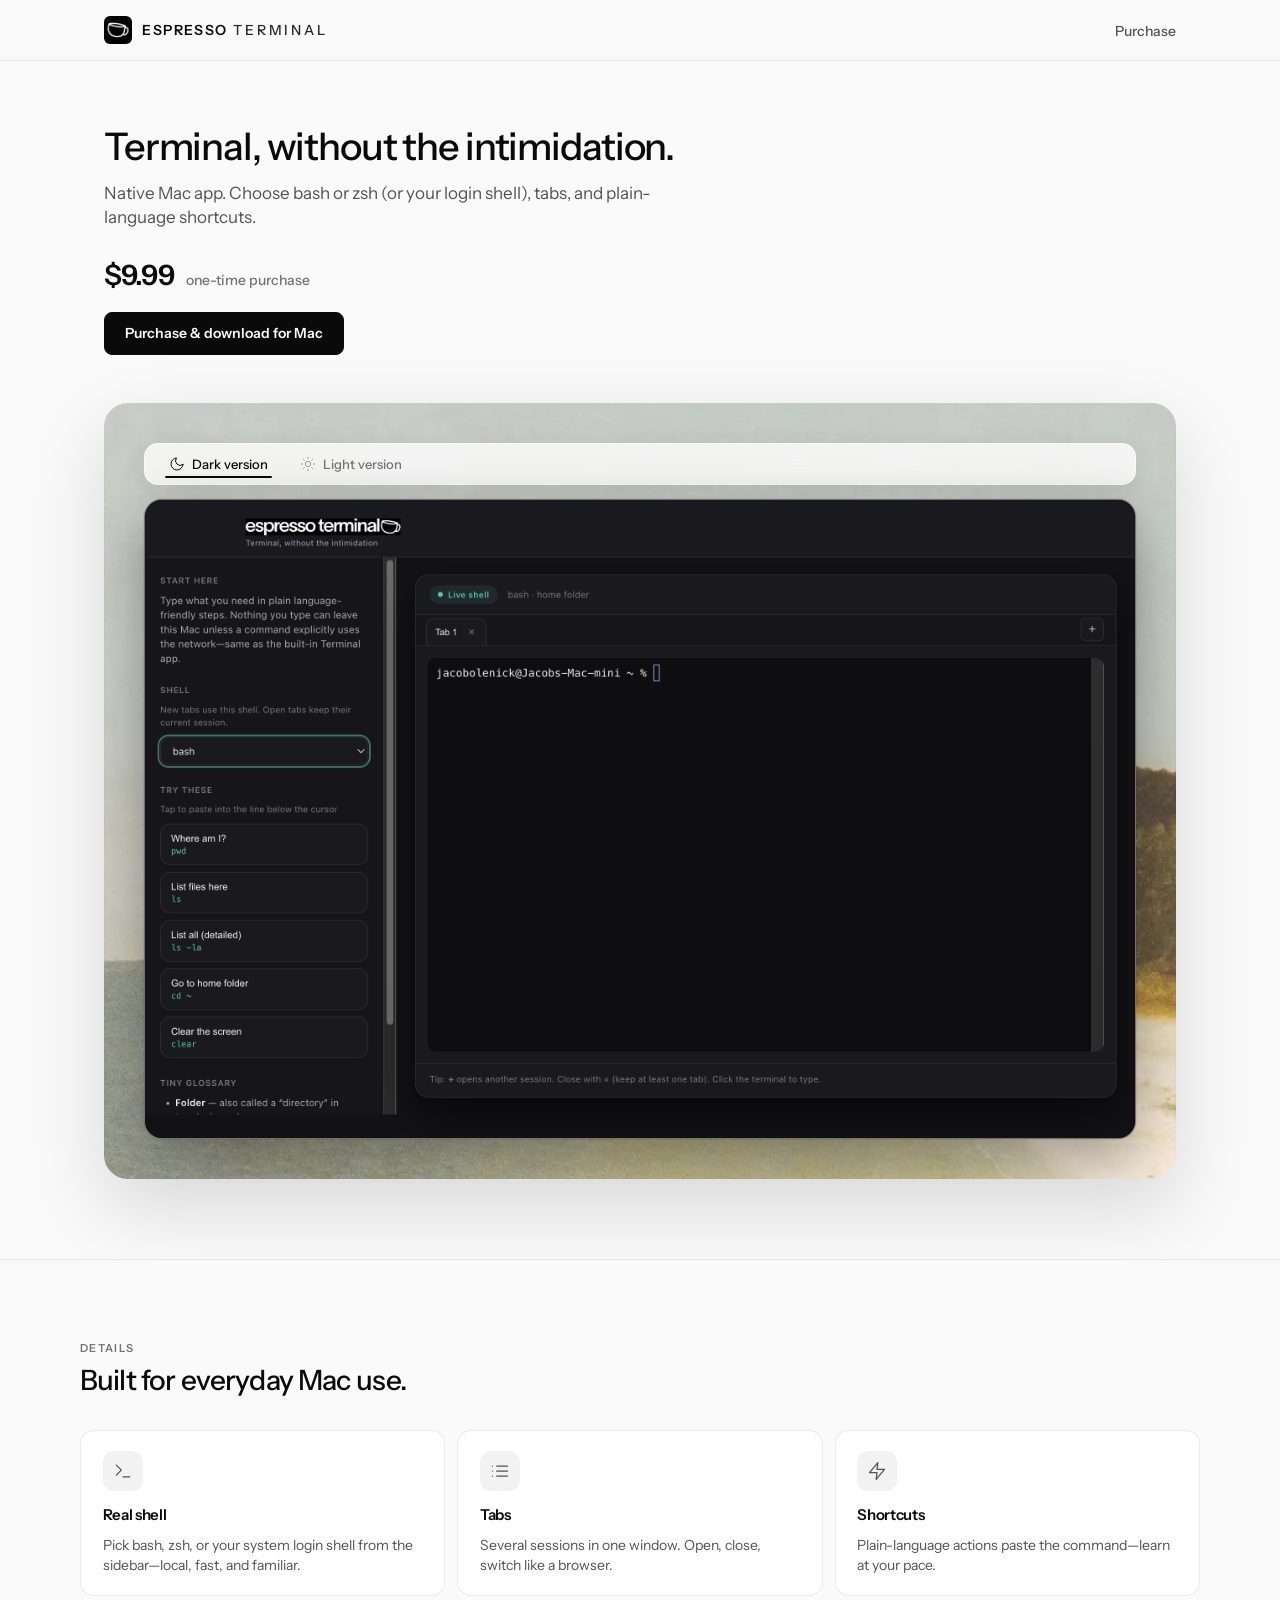
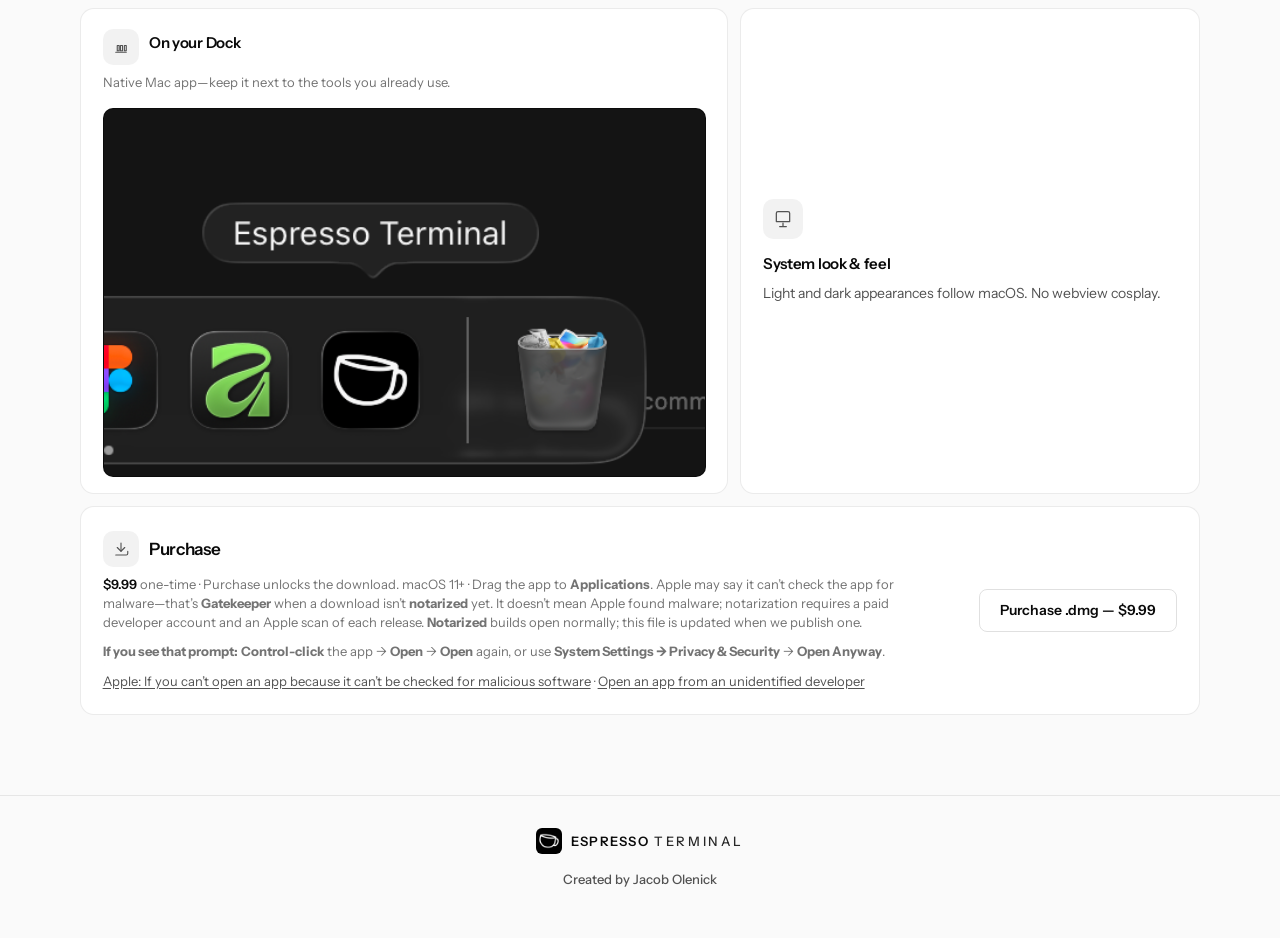
==== index.html @ ecfa4c4f "Stripe Payment Link flow, $9.99 pricing, post-payment download page - Purchase buttons link to buy.s" ====
<!DOCTYPE html>
<html lang="en">
  <head>
    <meta charset="UTF-8" />
    <meta name="viewport" content="width=device-width, initial-scale=1.0" />
    <title>Espresso Terminal — Mac</title>
    <meta
      name="description"
      content="Espresso Terminal for Mac — $9.99. Real shell (bash or zsh), tabs, and plain-language shortcuts—without the intimidation."
    />
    <link rel="preconnect" href="https://fonts.googleapis.com" />
    <link rel="preconnect" href="https://fonts.gstatic.com" crossorigin />
    <link
      href="https://fonts.googleapis.com/css2?family=Instrument+Sans:ital,wght@0,400..700;1,400..700&display=swap"
      rel="stylesheet"
    />
    <link rel="stylesheet" href="site.css" />
    <link rel="icon" href="images/favicon.png" type="image/png" />
  </head>
  <body>
    <a class="skip-link" href="#main">Skip to content</a>

    <header class="site-header">
      <div class="site-header__inner">
        <a class="brand" href="#" aria-label="Espresso Terminal">
          <img
            class="brand__mark"
            src="images/espresso-mark.png"
            width="32"
            height="32"
            alt=""
            decoding="async"
          />
          <span class="wordmark-text">
            <span class="wordmark-text__espresso">Espresso</span>
            <span class="wordmark-text__terminal">Terminal</span>
          </span>
        </a>
        <nav class="site-nav" aria-label="Primary">
          <a href="#download">Purchase</a>
        </nav>
      </div>
    </header>

    <main id="main">
      <section class="hero">
        <div class="hero__intro">
          <h1 class="hero__headline">Terminal, without the intimidation.</h1>
          <p class="hero__sub">
            Native Mac app. Choose bash or zsh (or your login shell), tabs, and
            plain-language shortcuts.
          </p>
          <p class="hero__price" aria-label="Price: 9 dollars 99 cents, one-time purchase">
            <span class="hero__price-amount">$9.99</span>
            <span class="hero__price-note">one-time purchase</span>
          </p>
          <a
            class="btn btn--primary"
            href="https://buy.stripe.com/14AaEW2Avegbc1N8nC6wE01"
            rel="noopener noreferrer"
            >Purchase &amp; download for Mac</a
          >
        </div>

        <div class="hero-visual" id="preview">
          <div class="hero-preview">
            <div
              class="hero-preview__tabs"
              role="tablist"
              aria-label="Interface preview"
            >
              <button
                type="button"
                class="hero-preview__tab"
                role="tab"
                id="tab-dark"
                aria-selected="true"
                aria-controls="panel-dark"
                data-panel="dark"
              >
                <span class="hero-preview__tab-inner">
                  <svg
                    class="icon icon--sm"
                    viewBox="0 0 24 24"
                    aria-hidden="true"
                  >
                    <path
                      fill="none"
                      stroke="currentColor"
                      stroke-width="1.5"
                      stroke-linecap="round"
                      stroke-linejoin="round"
                      d="M21 12.79A9 9 0 1 1 11.21 3 7 7 0 0 0 21 12.79z"
                    />
                  </svg>
                  Dark version
                </span>
              </button>
              <button
                type="button"
                class="hero-preview__tab"
                role="tab"
                id="tab-light"
                aria-selected="false"
                aria-controls="panel-light"
                data-panel="light"
              >
                <span class="hero-preview__tab-inner">
                  <svg
                    class="icon icon--sm"
                    viewBox="0 0 24 24"
                    aria-hidden="true"
                  >
                    <circle
                      cx="12"
                      cy="12"
                      r="4"
                      fill="none"
                      stroke="currentColor"
                      stroke-width="1.5"
                    />
                    <path
                      fill="none"
                      stroke="currentColor"
                      stroke-width="1.5"
                      stroke-linecap="round"
                      d="M12 2v2M12 20v2M4.93 4.93l1.41 1.41M17.66 17.66l1.41 1.41M2 12h2M20 12h2M6.34 17.66l-1.41 1.41M19.07 4.93l-1.41 1.41"
                    />
                  </svg>
                  Light version
                </span>
              </button>
            </div>
            <div class="hero-preview__frame">
              <div
                class="hero-preview__panel"
                id="panel-dark"
                role="tabpanel"
                aria-labelledby="tab-dark"
                data-panel="dark"
              >
                <img
                  class="hero-preview__img"
                  src="images/hero-dark.png"
                  width="2360"
                  height="1520"
                  alt="Espresso Terminal in dark mode, with shell picker in the sidebar."
                />
              </div>
              <div
                class="hero-preview__panel hero-preview__panel--hidden"
                id="panel-light"
                role="tabpanel"
                aria-labelledby="tab-light"
                data-panel="light"
                hidden
              >
                <img
                  class="hero-preview__img"
                  src="images/hero-light.png"
                  width="2360"
                  height="1520"
                  alt="Espresso Terminal in light mode, with shell picker in the sidebar."
                />
              </div>
            </div>
          </div>
        </div>
      </section>

      <section class="bento" aria-labelledby="bento-heading">
        <div class="bento__intro">
          <p class="bento__eyebrow">Details</p>
          <h2 id="bento-heading" class="bento__title">
            Built for everyday Mac use.
          </h2>
        </div>
        <div class="bento__grid">
          <article class="bento__card bento__card--span-4">
            <div class="bento__card-icon" aria-hidden="true">
              <svg class="icon" viewBox="0 0 24 24">
                <path
                  fill="none"
                  stroke="currentColor"
                  stroke-width="1.5"
                  stroke-linecap="round"
                  stroke-linejoin="round"
                  d="M4 17l6-6-6-6M12 19h8"
                />
              </svg>
            </div>
            <h3 class="bento__card-title">Real shell</h3>
            <p class="bento__card-text">
              Pick bash, zsh, or your system login shell from the sidebar—local,
              fast, and familiar.
            </p>
          </article>
          <article class="bento__card bento__card--span-4">
            <div class="bento__card-icon" aria-hidden="true">
              <svg class="icon" viewBox="0 0 24 24">
                <path
                  fill="none"
                  stroke="currentColor"
                  stroke-width="1.5"
                  stroke-linecap="round"
                  stroke-linejoin="round"
                  d="M8 6h13M8 12h13M8 18h13M3 6h.01M3 12h.01M3 18h.01"
                />
              </svg>
            </div>
            <h3 class="bento__card-title">Tabs</h3>
            <p class="bento__card-text">
              Several sessions in one window. Open, close, switch like a
              browser.
            </p>
          </article>
          <article class="bento__card bento__card--span-4">
            <div class="bento__card-icon" aria-hidden="true">
              <svg class="icon" viewBox="0 0 24 24">
                <path
                  fill="none"
                  stroke="currentColor"
                  stroke-width="1.5"
                  stroke-linecap="round"
                  stroke-linejoin="round"
                  d="M13 2L3 14h9l-1 8 10-12h-9l1-8z"
                />
              </svg>
            </div>
            <h3 class="bento__card-title">Shortcuts</h3>
            <p class="bento__card-text">
              Plain-language actions paste the command—learn at your pace.
            </p>
          </article>
          <article class="bento__card bento__card--dock bento__card--span-7">
            <div class="bento__dock-copy">
              <div class="bento__dock-heading">
                <div class="bento__card-icon bento__card-icon--sm" aria-hidden="true">
                  <svg class="icon" viewBox="0 0 24 24">
                    <path
                      fill="none"
                      stroke="currentColor"
                      stroke-width="1.5"
                      stroke-linecap="round"
                      stroke-linejoin="round"
                      d="M5 19h14M7 10h2.5v7H7zM11.25 10H14v7h-2.75zM16.5 10H19v7h-2.5z"
                    />
                  </svg>
                </div>
                <h3 class="bento__card-title bento__card-title--dock">On your Dock</h3>
              </div>
              <p class="bento__card-text bento__card-text--dim">
                Native Mac app—keep it next to the tools you already use.
              </p>
            </div>
            <div class="bento__dock-frame">
              <img
                class="bento__dock-img"
                src="images/bento-dock.png"
                width="514"
                height="314"
                alt="Espresso Terminal in the macOS Dock, next to Arc and Trash."
              />
            </div>
          </article>
          <article class="bento__card bento__card--span-5 bento__card--accent">
            <div class="bento__card-icon" aria-hidden="true">
              <svg class="icon" viewBox="0 0 24 24">
                <path
                  fill="none"
                  stroke="currentColor"
                  stroke-width="1.5"
                  stroke-linecap="round"
                  stroke-linejoin="round"
                  d="M8 21h8M12 17v4M4 5a2 2 0 0 1 2-2h12a2 2 0 0 1 2 2v10H4V5z"
                />
              </svg>
            </div>
            <h3 class="bento__card-title">System look &amp; feel</h3>
            <p class="bento__card-text">
              Light and dark appearances follow macOS. No webview cosplay.
            </p>
          </article>
          <article class="bento__card bento__card--span-12 bento__card--cta" id="download">
            <div class="bento__cta-inner">
              <div class="bento__cta-copy">
                <div class="bento__cta-heading">
                  <div class="bento__card-icon bento__card-icon--sm" aria-hidden="true">
                    <svg class="icon" viewBox="0 0 24 24">
                      <path
                        fill="none"
                        stroke="currentColor"
                        stroke-width="1.5"
                        stroke-linecap="round"
                        stroke-linejoin="round"
                        d="M12 4v11"
                      />
                      <path
                        fill="none"
                        stroke="currentColor"
                        stroke-width="1.5"
                        stroke-linecap="round"
                        stroke-linejoin="round"
                        d="m7 10 5 5 5-5"
                      />
                      <path
                        fill="none"
                        stroke="currentColor"
                        stroke-width="1.5"
                        stroke-linecap="round"
                        stroke-linejoin="round"
                        d="M5 20h14a2 2 0 0 0 2-2v-3"
                      />
                    </svg>
                  </div>
                  <h3 class="bento__card-title bento__cta-title">Purchase</h3>
                </div>
                <p class="bento__card-text bento__card-text--dim">
                  <strong class="bento__price-tag">$9.99</strong> one-time · Purchase
                  unlocks the download. macOS 11+ · Drag the app to
                  <strong>Applications</strong>.
                  Apple may say it can’t check the app for malware—that’s
                  <strong>Gatekeeper</strong> when a download isn’t
                  <strong>notarized</strong> yet. It doesn’t mean Apple found
                  malware; notarization requires a paid developer account and an
                  Apple scan of each release. <strong>Notarized</strong> builds
                  open normally; this file is updated when we publish one.
                </p>
                <p class="bento__card-text bento__card-text--dim">
                  <strong>If you see that prompt:</strong>
                  <strong>Control-click</strong> the app → <strong>Open</strong>
                  → <strong>Open</strong> again, or use
                  <strong>System Settings → Privacy &amp; Security</strong> →
                  <strong>Open Anyway</strong>.
                </p>
                <p class="bento__card-text bento__card-text--dim bento__card-text--link">
                  <a
                    class="bento__inline-link"
                    href="https://support.apple.com/102445"
                    target="_blank"
                    rel="noopener noreferrer"
                    >Apple: If you can’t open an app because it can’t be checked
                    for malicious software</a
                  >
                  ·
                  <a
                    class="bento__inline-link"
                    href="https://support.apple.com/guide/mac-help/open-a-mac-app-from-an-unknown-developer-mchlp4910064/mac"
                    target="_blank"
                    rel="noopener noreferrer"
                    >Open an app from an unidentified developer</a
                  >
                </p>
              </div>
              <a
                class="btn btn--secondary bento__cta-btn"
                href="https://buy.stripe.com/14AaEW2Avegbc1N8nC6wE01"
                rel="noopener noreferrer"
                >Purchase .dmg — $9.99</a
              >
            </div>
          </article>
        </div>
      </section>
    </main>

    <footer class="site-footer">
      <div class="site-footer__inner">
        <div class="site-footer__brand" aria-hidden="true">
          <img
            class="brand__mark brand__mark--footer"
            src="images/espresso-mark.png"
            width="32"
            height="32"
            alt=""
            decoding="async"
          />
          <span class="wordmark-text wordmark-text--footer">
            <span class="wordmark-text__espresso">Espresso</span>
            <span class="wordmark-text__terminal">Terminal</span>
          </span>
        </div>
        <p class="site-footer__credit">
          <a
            class="site-footer__credit-link"
            href="https://www.linkedin.com/in/jacobmolenick"
            target="_blank"
            rel="noopener noreferrer"
            >Created by Jacob Olenick</a
          >
        </p>
      </div>
    </footer>

    <script>
      (function () {
        var tabs = document.querySelectorAll('.hero-preview__tab');
        var panels = document.querySelectorAll('.hero-preview__panel');
        tabs.forEach(function (tab) {
          tab.addEventListener('click', function () {
            var id = tab.getAttribute('data-panel');
            tabs.forEach(function (t) {
              var on = t === tab;
              t.setAttribute('aria-selected', on ? 'true' : 'false');
            });
            panels.forEach(function (p) {
              var match = p.getAttribute('data-panel') === id;
              p.classList.toggle('hero-preview__panel--hidden', !match);
              p.hidden = !match;
            });
          });
        });
      })();
    </script>
  </body>
</html>
---- site.css ----
/* Espresso Terminal — minimal / premium (Instrument Sans) */

:root {
  --bg: #fafafa;
  --surface: #ffffff;
  --text: #0a0a0a;
  --text-dim: #525252;
  --text-muted: #737373;
  --line: rgba(0, 0, 0, 0.08);
  --line-strong: rgba(0, 0, 0, 0.12);

  --font: 'Instrument Sans', system-ui, -apple-system, sans-serif;
}

@media (prefers-color-scheme: dark) {
  :root {
    --bg: #0a0a0a;
    --surface: #141414;
    --text: #fafafa;
    --text-dim: #a3a3a3;
    --text-muted: #737373;
    --line: rgba(255, 255, 255, 0.1);
    --line-strong: rgba(255, 255, 255, 0.14);
  }
}

*,
*::before,
*::after {
  box-sizing: border-box;
}

html {
  scroll-behavior: smooth;
}

body {
  margin: 0;
  font-family: var(--font);
  font-size: 1rem;
  line-height: 1.5;
  color: var(--text);
  background: var(--bg);
  -webkit-font-smoothing: antialiased;
}

.skip-link {
  position: absolute;
  left: -999px;
  top: 0;
  padding: 0.5rem 1rem;
  background: var(--surface);
  color: var(--text);
  z-index: 100;
}

.skip-link:focus {
  left: 1rem;
  top: 1rem;
}

/* Header */
.site-header {
  position: sticky;
  top: 0;
  z-index: 30;
  border-bottom: 1px solid var(--line);
  /* Solid fill avoids Safari bugs when the logo uses filter (invert) in dark mode */
  background: var(--bg);
}

.site-header__inner {
  max-width: 1120px;
  margin: 0 auto;
  padding: 1rem 1.5rem;
  display: flex;
  align-items: center;
  justify-content: space-between;
}

.brand {
  display: inline-flex;
  align-items: center;
  gap: 0.65rem;
  text-decoration: none;
  color: inherit;
  isolation: isolate;
}

.brand__mark {
  display: block;
  width: 28px;
  height: 28px;
  border-radius: 6px;
  object-fit: cover;
  flex-shrink: 0;
}

.brand__mark--footer {
  width: 26px;
  height: 26px;
}

/* Text lockup beside cup mark */
.wordmark-text {
  display: inline-flex;
  align-items: baseline;
  flex-wrap: wrap;
  gap: 0;
  font-family: var(--font);
  font-size: clamp(0.75rem, 2.2vw, 0.875rem);
  line-height: 1;
  color: var(--text);
  text-transform: uppercase;
  letter-spacing: 0.12em;
  white-space: nowrap;
}

.wordmark-text__espresso {
  font-weight: 600;
  letter-spacing: 0.1em;
}

.wordmark-text__terminal {
  margin-left: 0.4em;
  font-weight: 500;
  letter-spacing: 0.2em;
  opacity: 0.88;
}

.wordmark-text--footer {
  font-size: clamp(0.6875rem, 2vw, 0.8125rem);
}

.site-footer__brand {
  display: inline-flex;
  align-items: center;
  justify-content: center;
  gap: 0.55rem;
}

.site-nav a {
  font-size: 0.875rem;
  font-weight: 500;
  color: var(--text-dim);
  text-decoration: none;
}

.site-nav a:hover {
  color: var(--text);
}

/* Hero */
.hero {
  max-width: 1120px;
  margin: 0 auto;
  padding: clamp(2.5rem, 6vw, 4rem) 1.5rem clamp(3rem, 8vw, 5rem);
}

.hero__intro {
  max-width: 36rem;
  margin-bottom: clamp(2rem, 5vw, 3rem);
}

.hero__headline {
  margin: 0 0 0.75rem;
  font-size: clamp(1.75rem, 4vw, 2.375rem);
  font-weight: 500;
  line-height: 1.15;
  letter-spacing: -0.03em;
}

.hero__sub {
  margin: 0 0 1.5rem;
  font-size: 1.0625rem;
  color: var(--text-dim);
  line-height: 1.45;
}

.hero__price {
  margin: 0 0 1rem;
  display: flex;
  flex-wrap: wrap;
  align-items: baseline;
  gap: 0.5rem 0.75rem;
}

.hero__price-amount {
  font-size: 1.75rem;
  font-weight: 600;
  letter-spacing: -0.03em;
  color: var(--text);
}

.hero__price-note {
  font-size: 0.875rem;
  font-weight: 500;
  color: var(--text-muted);
}

.bento__price-tag {
  font-weight: 600;
  color: var(--text);
}

.btn {
  display: inline-flex;
  align-items: center;
  justify-content: center;
  padding: 0.625rem 1.25rem;
  border-radius: 8px;
  font-family: var(--font);
  font-size: 0.875rem;
  font-weight: 600;
  text-decoration: none;
  border: 1px solid transparent;
  cursor: pointer;
  transition: opacity 0.15s ease, background 0.15s ease, border-color 0.15s ease;
}

.btn--primary {
  background: var(--text);
  color: var(--bg);
  border-color: var(--text);
}

.btn--primary:hover {
  opacity: 0.88;
}

@media (prefers-color-scheme: dark) {
  .btn--primary {
    background: var(--text);
    color: #0a0a0a;
    border-color: var(--text);
  }
}

.btn--secondary {
  background: transparent;
  color: var(--text);
  border-color: var(--line-strong);
}

.btn--secondary:hover {
  background: color-mix(in srgb, var(--text) 4%, transparent);
}

button.btn {
  font: inherit;
  cursor: pointer;
}

button.btn:disabled {
  opacity: 0.65;
  cursor: wait;
}

/* Hero: landscape background + rounded app screenshot overlay */
.hero-visual {
  border-radius: 24px;
  padding: clamp(1.25rem, 3.5vw, 2.5rem);
  background-color: #c8c4bc;
  background-image: url('images/hero-landscape-bg.png');
  background-size: cover;
  background-position: center;
  box-shadow: 0 28px 80px rgba(0, 0, 0, 0.14);
  overflow: hidden;
}

@media (prefers-color-scheme: dark) {
  .hero-visual {
    box-shadow: 0 28px 90px rgba(0, 0, 0, 0.45);
  }
}

.hero-preview {
  border: none;
  background: transparent;
  overflow: visible;
  box-shadow: none;
  border-radius: 0;
}

.icon {
  display: block;
  width: 22px;
  height: 22px;
  color: inherit;
}

.icon--sm {
  width: 16px;
  height: 16px;
}

.hero-preview__tabs {
  display: flex;
  gap: 0;
  padding: 0 0.5rem;
  margin-bottom: 0.875rem;
  border: 1px solid rgba(255, 255, 255, 0.45);
  border-radius: 14px;
  background: rgba(255, 255, 255, 0.78);
  backdrop-filter: blur(14px);
  -webkit-backdrop-filter: blur(14px);
  box-shadow: 0 4px 24px rgba(0, 0, 0, 0.08);
}

@media (prefers-color-scheme: dark) {
  .hero-preview__tabs {
    border-color: rgba(255, 255, 255, 0.12);
    background: rgba(22, 22, 24, 0.62);
    box-shadow: 0 4px 28px rgba(0, 0, 0, 0.35);
  }
}

.hero-preview__tab {
  position: relative;
  display: inline-flex;
  align-items: center;
  padding: 0.75rem 1rem;
  margin: 0;
  border: none;
  background: none;
  font-family: var(--font);
  font-size: 0.8125rem;
  font-weight: 500;
  color: var(--text-muted);
  cursor: pointer;
  transition: color 0.12s ease;
}

.hero-preview__tab-inner {
  display: inline-flex;
  align-items: center;
  gap: 0.45rem;
}

.hero-preview__tab .icon {
  opacity: 0.65;
  flex-shrink: 0;
  transition: opacity 0.12s ease;
}

.hero-preview__tab:hover .icon,
.hero-preview__tab[aria-selected='true'] .icon {
  opacity: 1;
}

.hero-preview__tab:hover {
  color: var(--text-dim);
}

.hero-preview__tab[aria-selected='true'] {
  color: var(--text);
}

.hero-preview__tab[aria-selected='true']::after {
  content: '';
  position: absolute;
  left: 0.75rem;
  right: 0.75rem;
  bottom: 0.35rem;
  height: 2px;
  background: var(--text);
  border-radius: 1px;
}

.hero-preview__frame {
  position: relative;
  line-height: 0;
  background: #141416;
  border-radius: 18px;
  overflow: hidden;
  border: 1px solid rgba(255, 255, 255, 0.4);
  box-shadow:
    0 20px 56px rgba(0, 0, 0, 0.35),
    0 0 0 1px rgba(0, 0, 0, 0.06);
}

@media (prefers-color-scheme: dark) {
  .hero-preview__frame {
    border-color: rgba(255, 255, 255, 0.14);
    box-shadow:
      0 24px 64px rgba(0, 0, 0, 0.55),
      0 0 0 1px rgba(0, 0, 0, 0.2);
  }
}

.hero-preview__panel {
  margin: 0;
}

.hero-preview__panel--hidden {
  display: none;
}

.hero-preview__img {
  display: block;
  width: 100%;
  height: auto;
  vertical-align: middle;
  border-radius: inherit;
}

/* Bento */
.bento {
  padding: clamp(3rem, 7vw, 5rem) 1.5rem clamp(3rem, 8vw, 5rem);
  border-top: 1px solid var(--line);
  background: var(--bg);
}

.bento__intro {
  max-width: 1120px;
  margin: 0 auto 2rem;
}

.bento__eyebrow {
  margin: 0 0 0.5rem;
  font-size: 0.6875rem;
  font-weight: 600;
  letter-spacing: 0.12em;
  text-transform: uppercase;
  color: var(--text-muted);
}

.bento__title {
  margin: 0;
  font-size: clamp(1.375rem, 3vw, 1.75rem);
  font-weight: 500;
  letter-spacing: -0.03em;
  line-height: 1.2;
  color: var(--text);
}

.bento__grid {
  max-width: 1120px;
  margin: 0 auto;
  display: grid;
  grid-template-columns: repeat(12, 1fr);
  gap: 12px;
}

.bento__card {
  grid-column: 1 / -1;
  margin: 0;
  padding: 1.25rem 1.35rem;
  border-radius: 14px;
  border: 1px solid var(--line);
  background: var(--surface);
}

.bento__card-icon {
  display: flex;
  align-items: center;
  justify-content: center;
  width: 40px;
  height: 40px;
  margin-bottom: 0.85rem;
  border-radius: 10px;
  background: color-mix(in srgb, var(--text) 5%, transparent);
  color: var(--text-dim);
}

.bento__card-icon .icon {
  width: 20px;
  height: 20px;
}

.bento__card-icon--sm {
  width: 36px;
  height: 36px;
  margin-bottom: 0;
  flex-shrink: 0;
}

.bento__card-icon--sm .icon {
  width: 18px;
  height: 18px;
}

.bento__dock-heading,
.bento__cta-heading {
  display: flex;
  align-items: center;
  gap: 0.65rem;
  margin-bottom: 0.5rem;
}

.bento__card-title--dock {
  margin-bottom: 0;
}

.bento__cta-heading .bento__cta-title {
  margin-bottom: 0;
}

.bento__card-title {
  margin: 0 0 0.5rem;
  font-size: 0.9375rem;
  font-weight: 600;
  letter-spacing: -0.02em;
  color: var(--text);
}

.bento__dock-heading + .bento__card-text,
.bento__cta-heading + .bento__card-text {
  margin-top: 0;
}

.bento__cta-copy .bento__card-text + .bento__card-text {
  margin-top: 0.65rem;
}

.bento__card-text {
  margin: 0;
  font-size: 0.875rem;
  line-height: 1.45;
  color: var(--text-dim);
}

.bento__card-text--dim {
  color: var(--text-muted);
  font-size: 0.8125rem;
}

@media (min-width: 768px) {
  .bento__card--span-4 {
    grid-column: span 4;
  }

  .bento__card--span-5 {
    grid-column: span 5;
  }

  .bento__card--span-7 {
    grid-column: span 7;
  }

  .bento__card--span-12 {
    grid-column: span 12;
  }
}

.bento__card--accent {
  display: flex;
  flex-direction: column;
  justify-content: center;
  min-height: 100%;
}

.bento__card--dock {
  display: flex;
  flex-direction: column;
  gap: 1rem;
  padding-bottom: 1rem;
}

.bento__dock-frame {
  border-radius: 10px;
  overflow: hidden;
  border: 1px solid var(--line-strong);
  background: #0d0d0d;
  line-height: 0;
}

.bento__dock-img {
  display: block;
  width: 100%;
  height: auto;
  vertical-align: middle;
}

.bento__card--cta {
  padding: 1.5rem 1.35rem;
}

.bento__cta-inner {
  display: flex;
  flex-direction: column;
  gap: 1.25rem;
  align-items: flex-start;
}

@media (min-width: 640px) {
  .bento__cta-inner {
    flex-direction: row;
    align-items: center;
    justify-content: space-between;
    gap: 2rem;
  }

  .bento__cta-copy {
    flex: 1;
    min-width: 0;
  }
}

.bento__cta-title {
  margin: 0;
  font-size: 1.0625rem;
}

.bento__cta-btn {
  flex-shrink: 0;
}

.bento__card-text--link {
  margin-top: 0.65rem;
}

.bento__inline-link {
  color: var(--text-dim);
  text-decoration: underline;
  text-underline-offset: 2px;
}

.bento__inline-link:hover {
  color: var(--text);
}

/* Footer */
.site-footer {
  padding: 2rem 1.5rem 3rem;
  border-top: 1px solid var(--line);
}

.site-footer__inner {
  max-width: 1120px;
  margin: 0 auto;
  display: flex;
  flex-direction: column;
  align-items: center;
  gap: 1rem;
  text-align: center;
}

.site-footer__credit {
  margin: 0;
  font-size: 0.8125rem;
  font-weight: 500;
  color: var(--text-muted);
}

.site-footer__credit-link {
  color: var(--text-dim);
  text-decoration: none;
}

.site-footer__credit-link:hover {
  color: var(--text);
  text-decoration: underline;
}

/* Post-checkout download page */
.download-main {
  max-width: 1120px;
  margin: 0 auto;
  padding: clamp(3rem, 8vw, 5rem) 1.5rem;
}

.download-card {
  max-width: 28rem;
  padding: 2rem 1.5rem;
  border-radius: 16px;
  border: 1px solid var(--line);
  background: var(--surface);
}

.download-title {
  margin: 0 0 1rem;
  font-size: 1.5rem;
  font-weight: 500;
  letter-spacing: -0.03em;
}

.download-status {
  margin: 0 0 1rem;
  color: var(--text-dim);
  font-size: 0.9375rem;
  line-height: 1.45;
}

.download-error {
  margin: 0 0 1rem;
  color: #b45309;
  font-size: 0.875rem;
  line-height: 1.45;
}

@media (prefers-color-scheme: dark) {
  .download-error {
    color: #fbbf24;
  }
}

.download-btn {
  margin-bottom: 1.25rem;
}

.download-foot {
  margin: 0;
  font-size: 0.875rem;
}
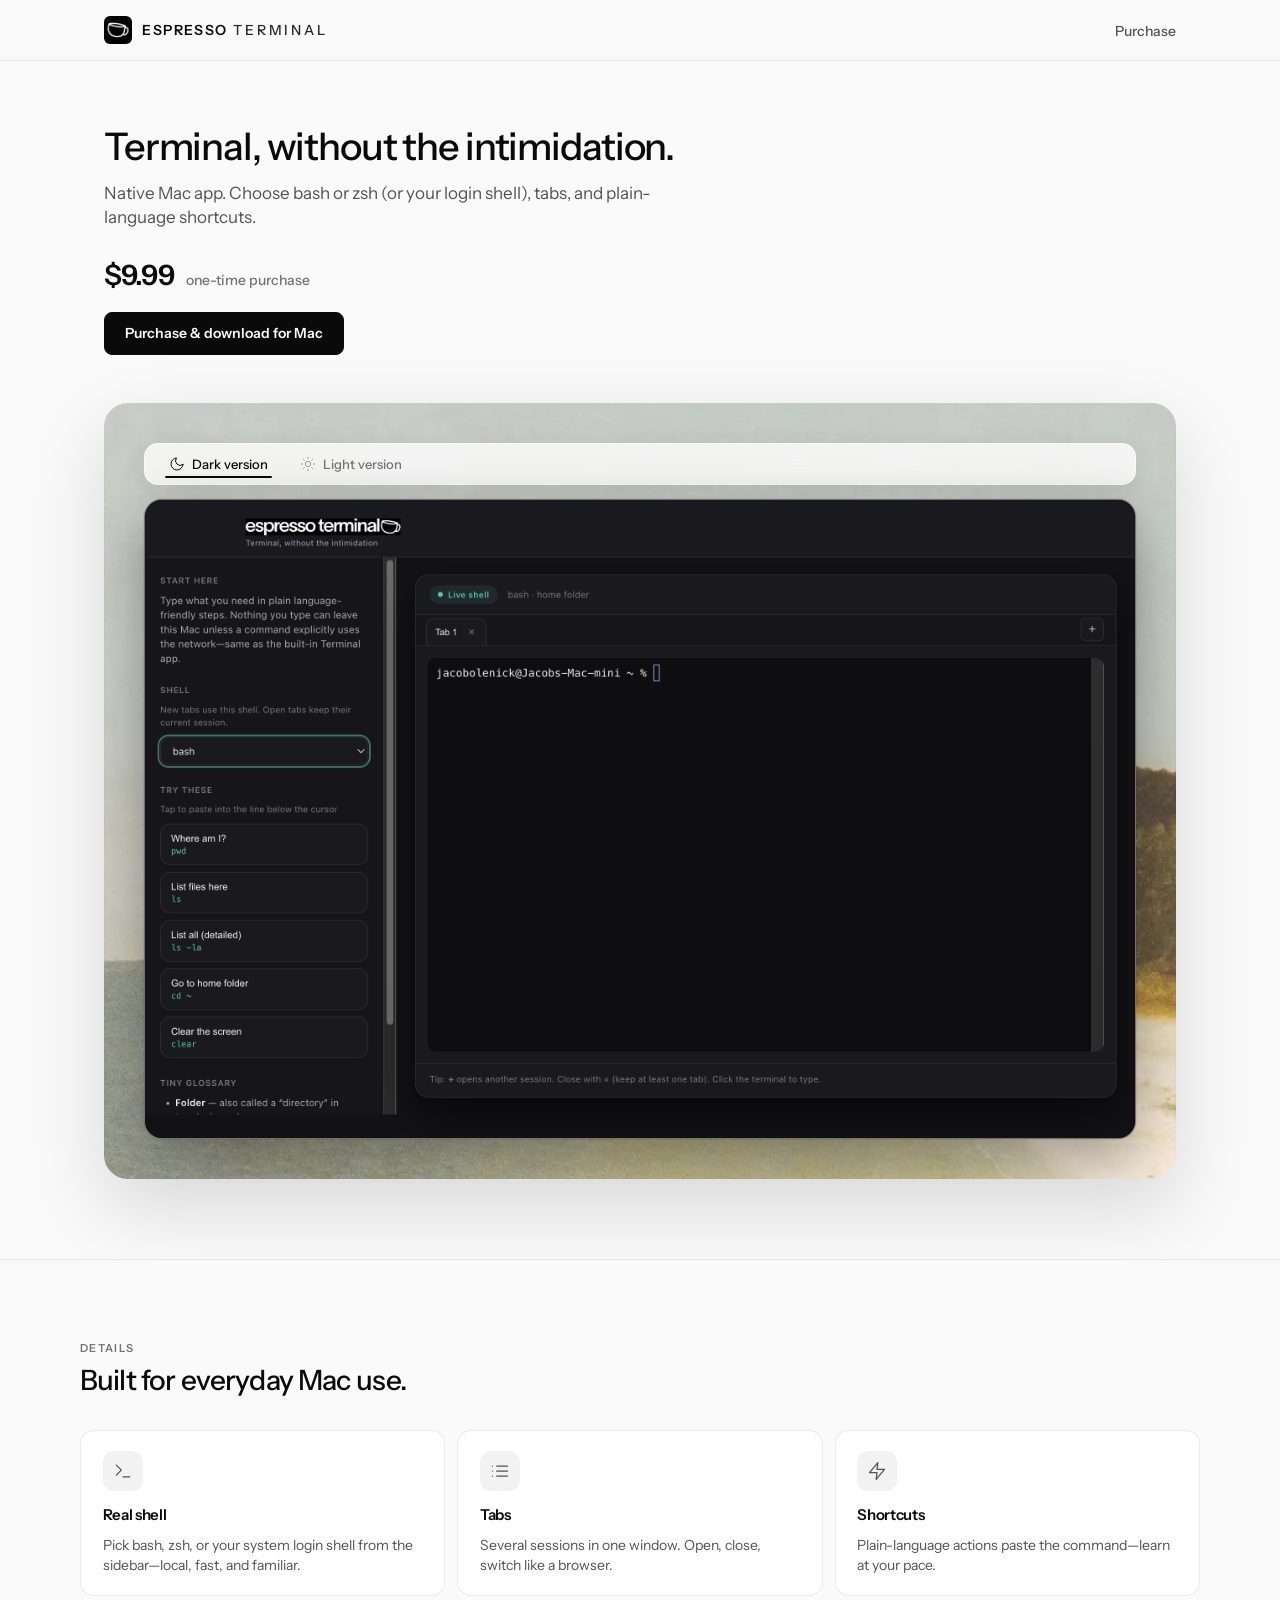
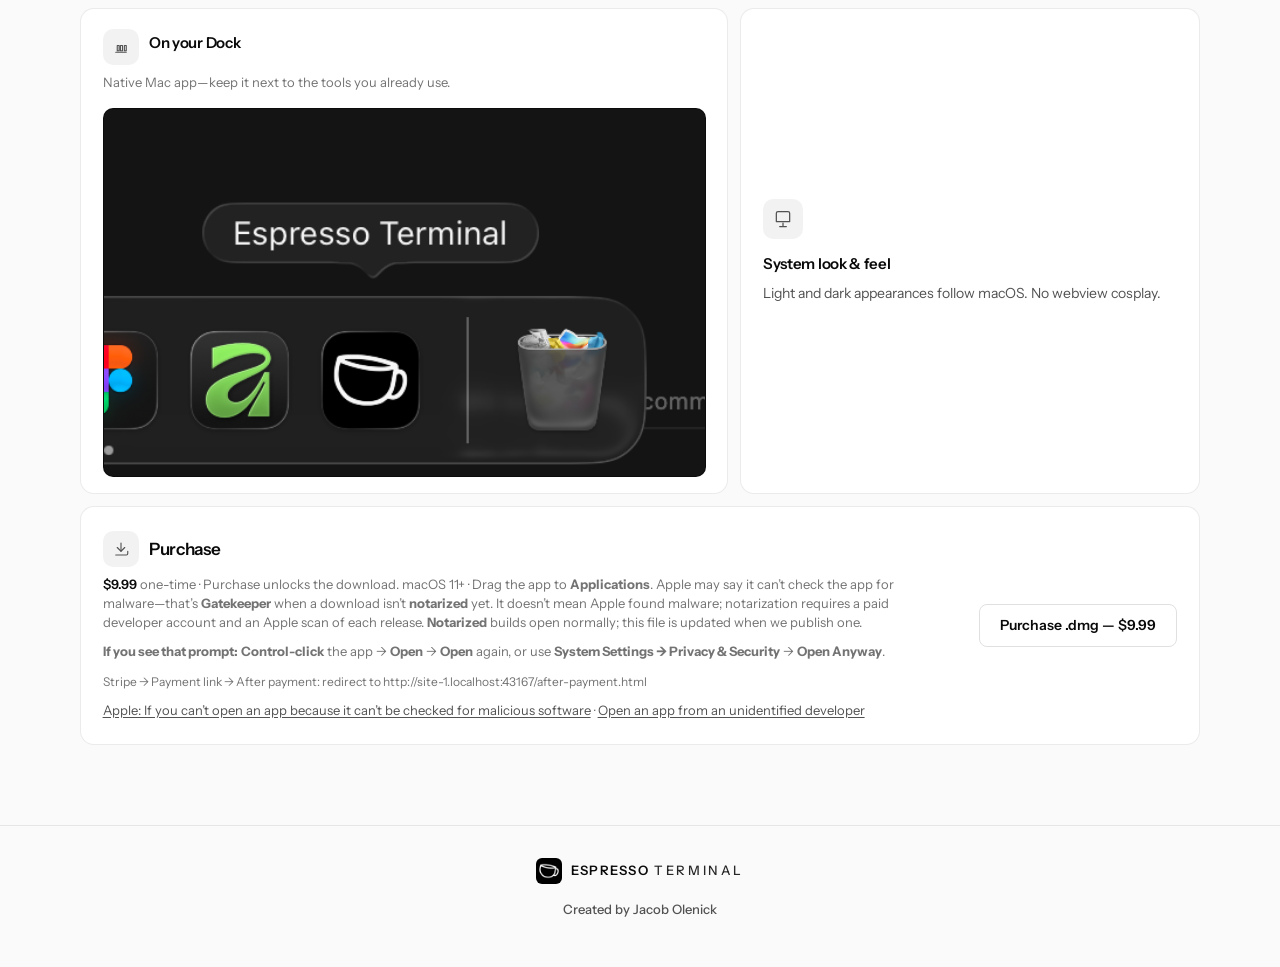
==== commit 8fa00bed: "Fix post-Stripe download URLs for subpaths; Netlify redirect note - site-paths.js: resolve releases/" ====
--- a/index.html
+++ b/index.html
@@ -333,6 +333,11 @@
                   <strong>System Settings → Privacy &amp; Security</strong> →
                   <strong>Open Anyway</strong>.
                 </p>
+                <p
+                  class="bento__stripe-redirect-hint"
+                  id="stripeRedirectHint"
+                  hidden
+                ></p>
                 <p class="bento__card-text bento__card-text--dim bento__card-text--link">
                   <a
                     class="bento__inline-link"
@@ -392,6 +397,18 @@
       </div>
     </footer>
 
+    <script src="site-paths.js"></script>
+    <script>
+      (function () {
+        var hint = document.getElementById('stripeRedirectHint');
+        if (hint && typeof window.siteResolveUrl === 'function') {
+          var redirect = window.siteResolveUrl('after-payment.html');
+          hint.textContent =
+            'Stripe → Payment link → After payment: redirect to ' + redirect;
+          hint.hidden = false;
+        }
+      })();
+    </script>
     <script>
       (function () {
         var tabs = document.querySelectorAll('.hero-preview__tab');
--- a/site.css
+++ b/site.css
@@ -703,3 +703,38 @@
   margin: 0;
   font-size: 0.875rem;
 }
+
+.download-help {
+  margin: 1.25rem 0 0;
+  padding-top: 1.25rem;
+  border-top: 1px solid var(--line);
+  font-size: 0.8125rem;
+  line-height: 1.5;
+  color: var(--text-dim);
+}
+
+.download-help__url {
+  display: block;
+  margin: 0.5rem 0;
+  padding: 0.5rem 0.65rem;
+  font-family: ui-monospace, SFMono-Regular, Menlo, Monaco, Consolas, monospace;
+  font-size: 0.72rem;
+  word-break: break-all;
+  color: var(--text);
+  background: color-mix(in srgb, var(--text) 5%, transparent);
+  border-radius: 8px;
+  border: 1px solid var(--line);
+}
+
+.download-copy {
+  margin-top: 0.65rem;
+  font-size: 0.8125rem;
+}
+
+.bento__stripe-redirect-hint {
+  margin: 0.75rem 0 0;
+  font-size: 0.75rem;
+  line-height: 1.45;
+  color: var(--text-muted);
+  word-break: break-all;
+}
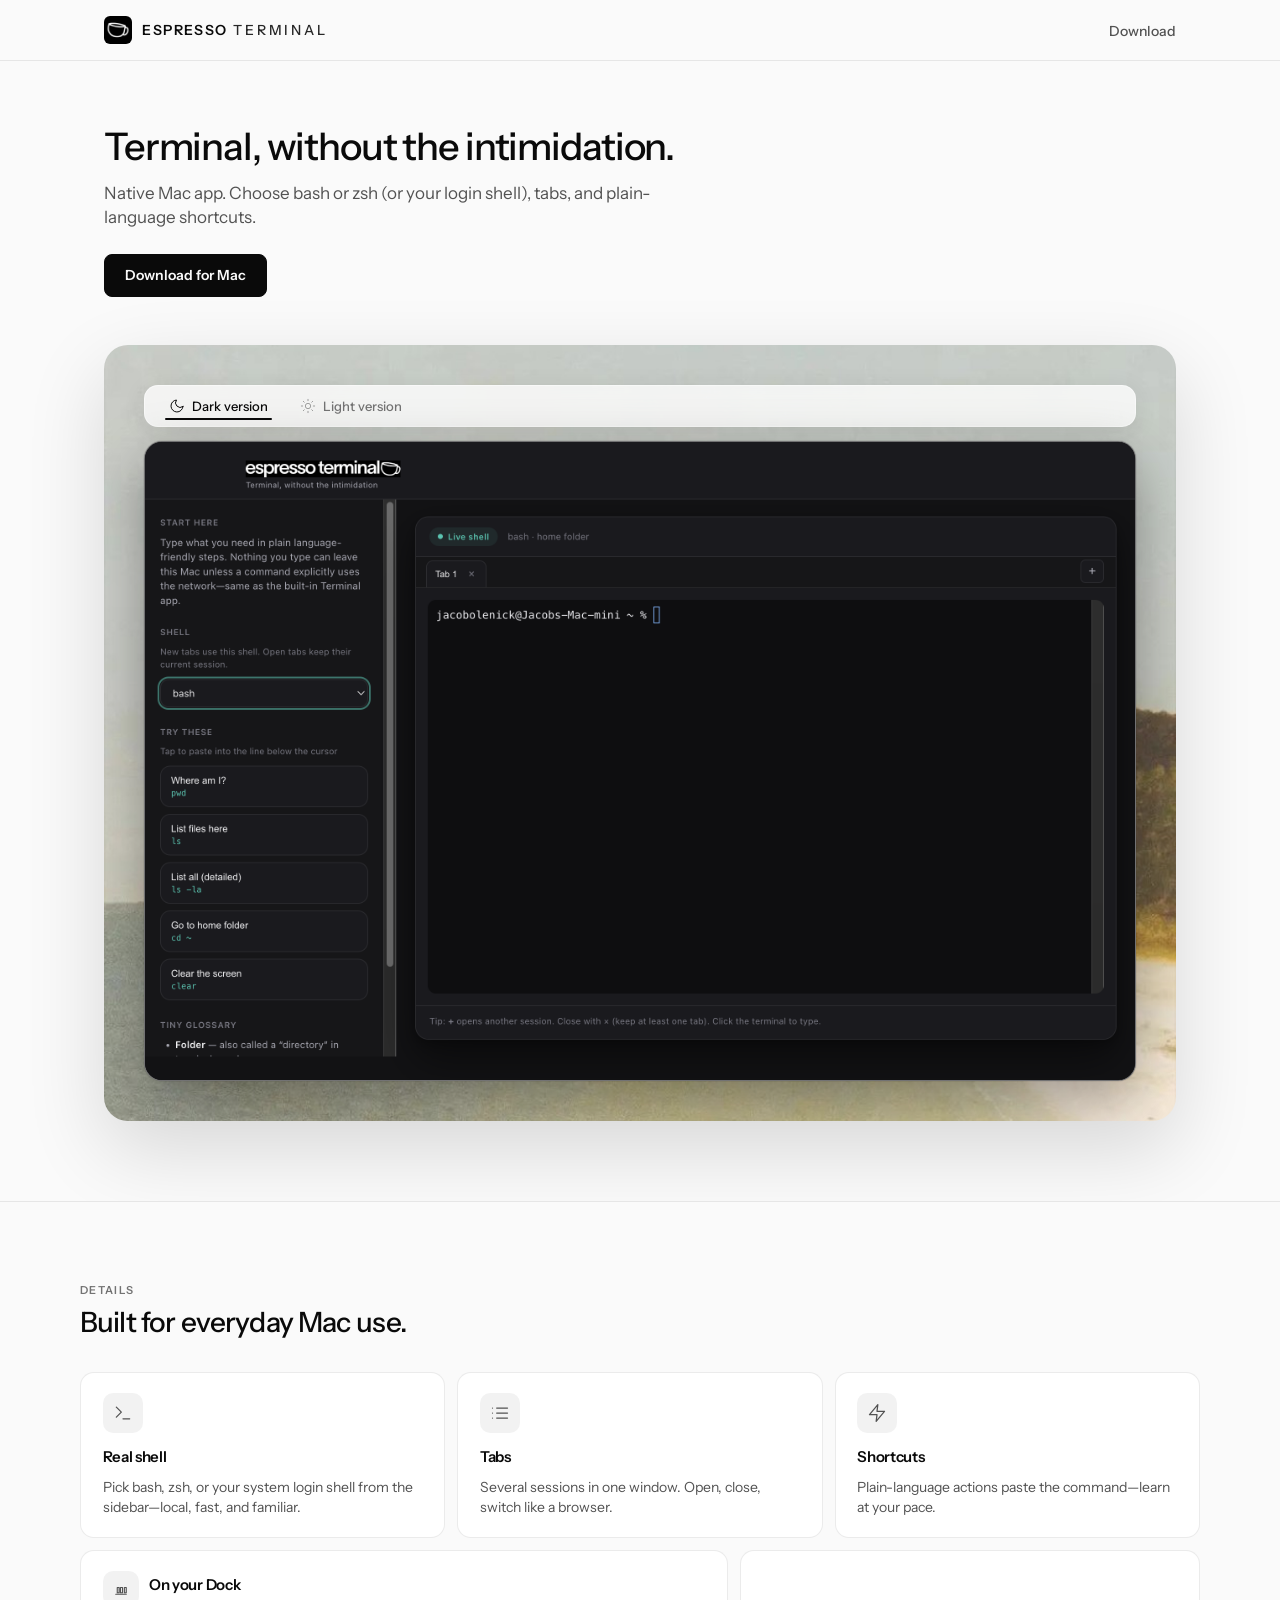
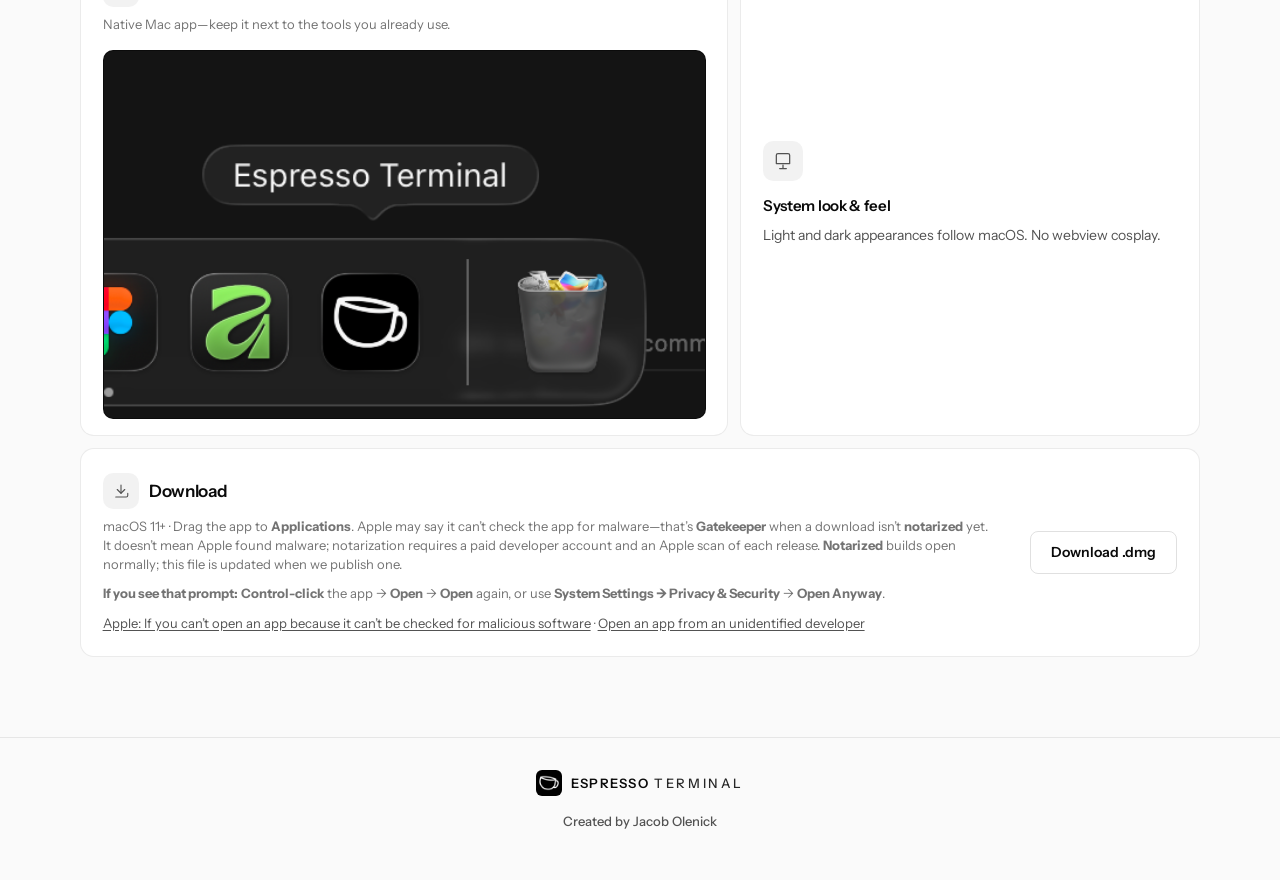
==== commit a920cb08: "Remove Stripe checkout; direct .dmg download links Made-with: Cursor" ====
--- a/index.html
+++ b/index.html
@@ -6,7 +6,7 @@
     <title>Espresso Terminal — Mac</title>
     <meta
       name="description"
-      content="Espresso Terminal for Mac — $9.99. Real shell (bash or zsh), tabs, and plain-language shortcuts—without the intimidation."
+      content="Espresso Terminal for Mac — real shell (bash or zsh), tabs, and plain-language shortcuts—without the intimidation."
     />
     <link rel="preconnect" href="https://fonts.googleapis.com" />
     <link rel="preconnect" href="https://fonts.gstatic.com" crossorigin />
@@ -37,7 +37,7 @@
           </span>
         </a>
         <nav class="site-nav" aria-label="Primary">
-          <a href="#download">Purchase</a>
+          <a href="#download">Download</a>
         </nav>
       </div>
     </header>
@@ -50,15 +50,11 @@
             Native Mac app. Choose bash or zsh (or your login shell), tabs, and
             plain-language shortcuts.
           </p>
-          <p class="hero__price" aria-label="Price: 9 dollars 99 cents, one-time purchase">
-            <span class="hero__price-amount">$9.99</span>
-            <span class="hero__price-note">one-time purchase</span>
-          </p>
           <a
             class="btn btn--primary"
-            href="https://buy.stripe.com/14AaEW2Avegbc1N8nC6wE01"
-            rel="noopener noreferrer"
-            >Purchase &amp; download for Mac</a
+            href="releases/espresso-mac.dmg"
+            download="EspressoTerminal-mac.dmg"
+            >Download for Mac</a
           >
         </div>
 
@@ -313,12 +309,10 @@
                       />
                     </svg>
                   </div>
-                  <h3 class="bento__card-title bento__cta-title">Purchase</h3>
+                  <h3 class="bento__card-title bento__cta-title">Download</h3>
                 </div>
                 <p class="bento__card-text bento__card-text--dim">
-                  <strong class="bento__price-tag">$9.99</strong> one-time · Purchase
-                  unlocks the download. macOS 11+ · Drag the app to
-                  <strong>Applications</strong>.
+                  macOS 11+ · Drag the app to <strong>Applications</strong>.
                   Apple may say it can’t check the app for malware—that’s
                   <strong>Gatekeeper</strong> when a download isn’t
                   <strong>notarized</strong> yet. It doesn’t mean Apple found
@@ -333,11 +327,6 @@
                   <strong>System Settings → Privacy &amp; Security</strong> →
                   <strong>Open Anyway</strong>.
                 </p>
-                <p
-                  class="bento__stripe-redirect-hint"
-                  id="stripeRedirectHint"
-                  hidden
-                ></p>
                 <p class="bento__card-text bento__card-text--dim bento__card-text--link">
                   <a
                     class="bento__inline-link"
@@ -359,9 +348,9 @@
               </div>
               <a
                 class="btn btn--secondary bento__cta-btn"
-                href="https://buy.stripe.com/14AaEW2Avegbc1N8nC6wE01"
-                rel="noopener noreferrer"
-                >Purchase .dmg — $9.99</a
+                href="releases/espresso-mac.dmg"
+                download="EspressoTerminal-mac.dmg"
+                >Download .dmg</a
               >
             </div>
           </article>
@@ -397,18 +386,6 @@
       </div>
     </footer>
 
-    <script src="site-paths.js"></script>
-    <script>
-      (function () {
-        var hint = document.getElementById('stripeRedirectHint');
-        if (hint && typeof window.siteResolveUrl === 'function') {
-          var redirect = window.siteResolveUrl('after-payment.html');
-          hint.textContent =
-            'Stripe → Payment link → After payment: redirect to ' + redirect;
-          hint.hidden = false;
-        }
-      })();
-    </script>
     <script>
       (function () {
         var tabs = document.querySelectorAll('.hero-preview__tab');
--- a/site.css
+++ b/site.css
@@ -730,11 +730,3 @@
   margin-top: 0.65rem;
   font-size: 0.8125rem;
 }
-
-.bento__stripe-redirect-hint {
-  margin: 0.75rem 0 0;
-  font-size: 0.75rem;
-  line-height: 1.45;
-  color: var(--text-muted);
-  word-break: break-all;
-}
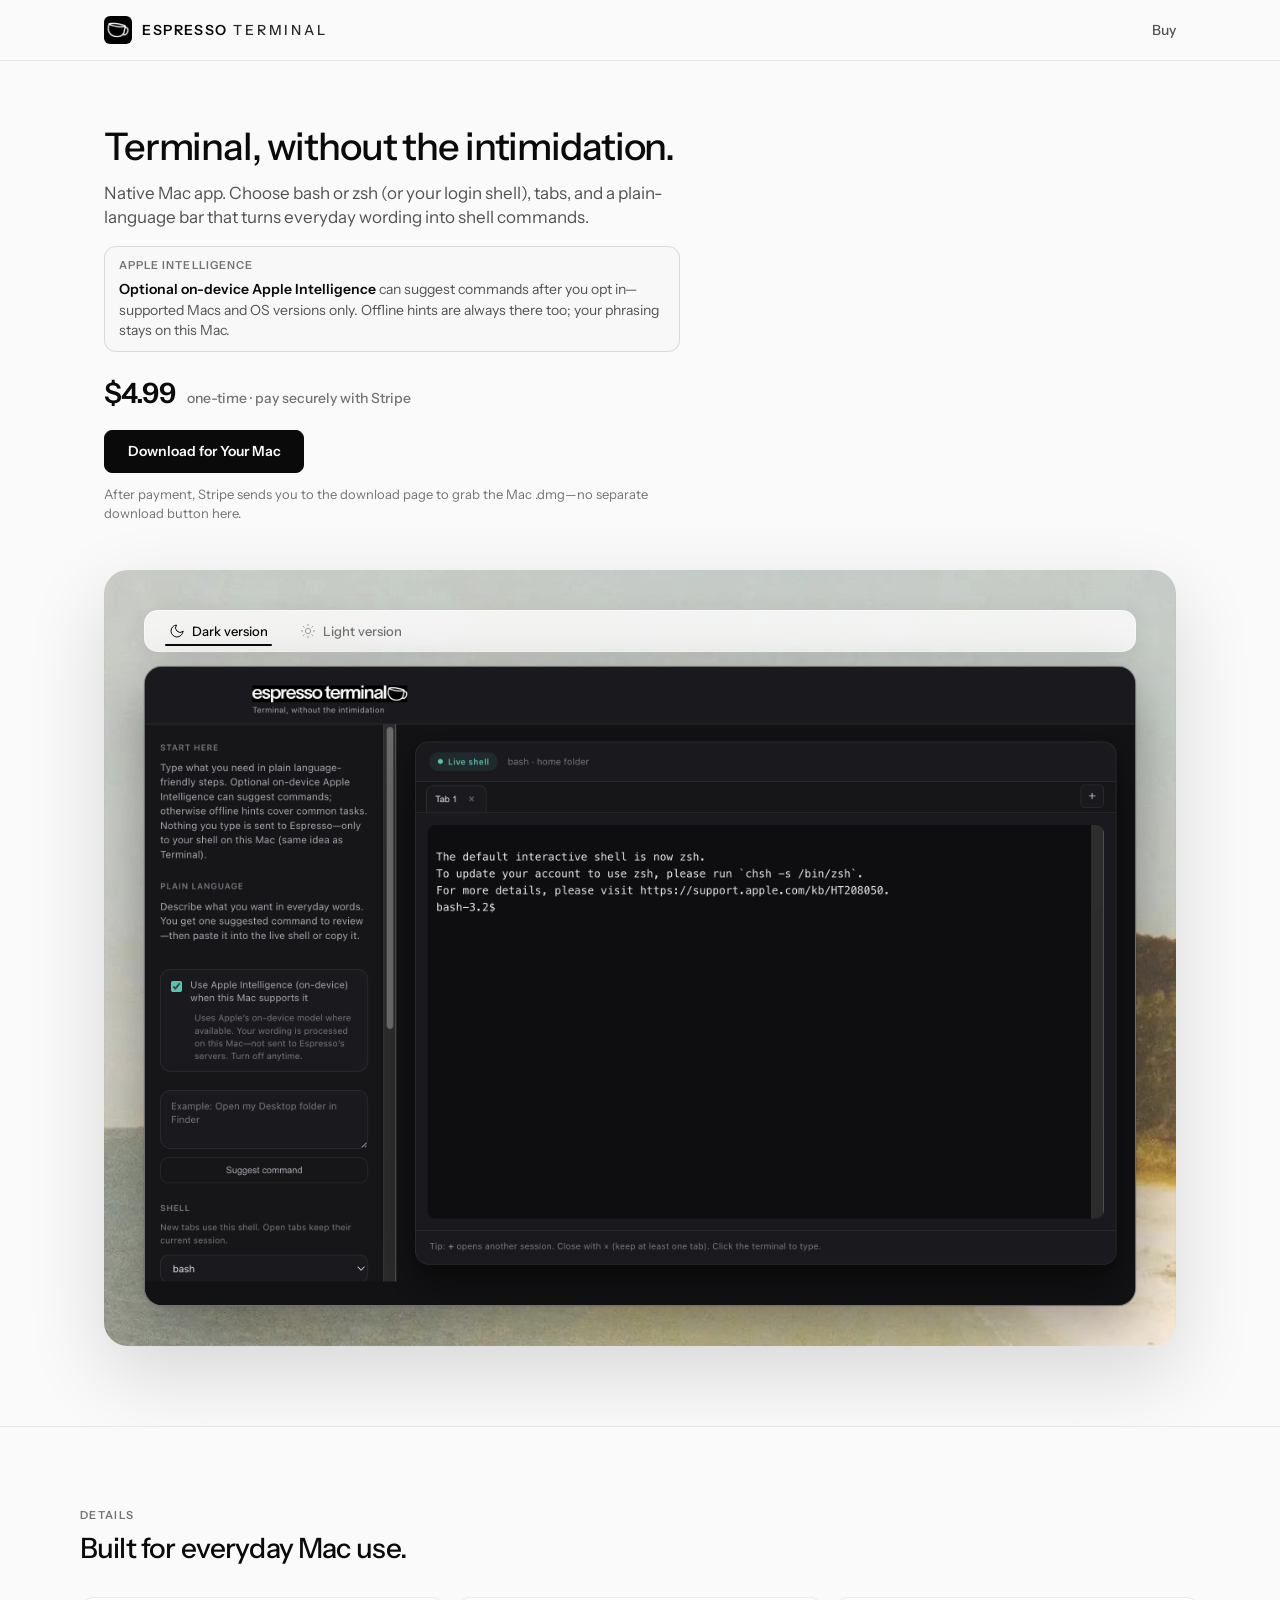
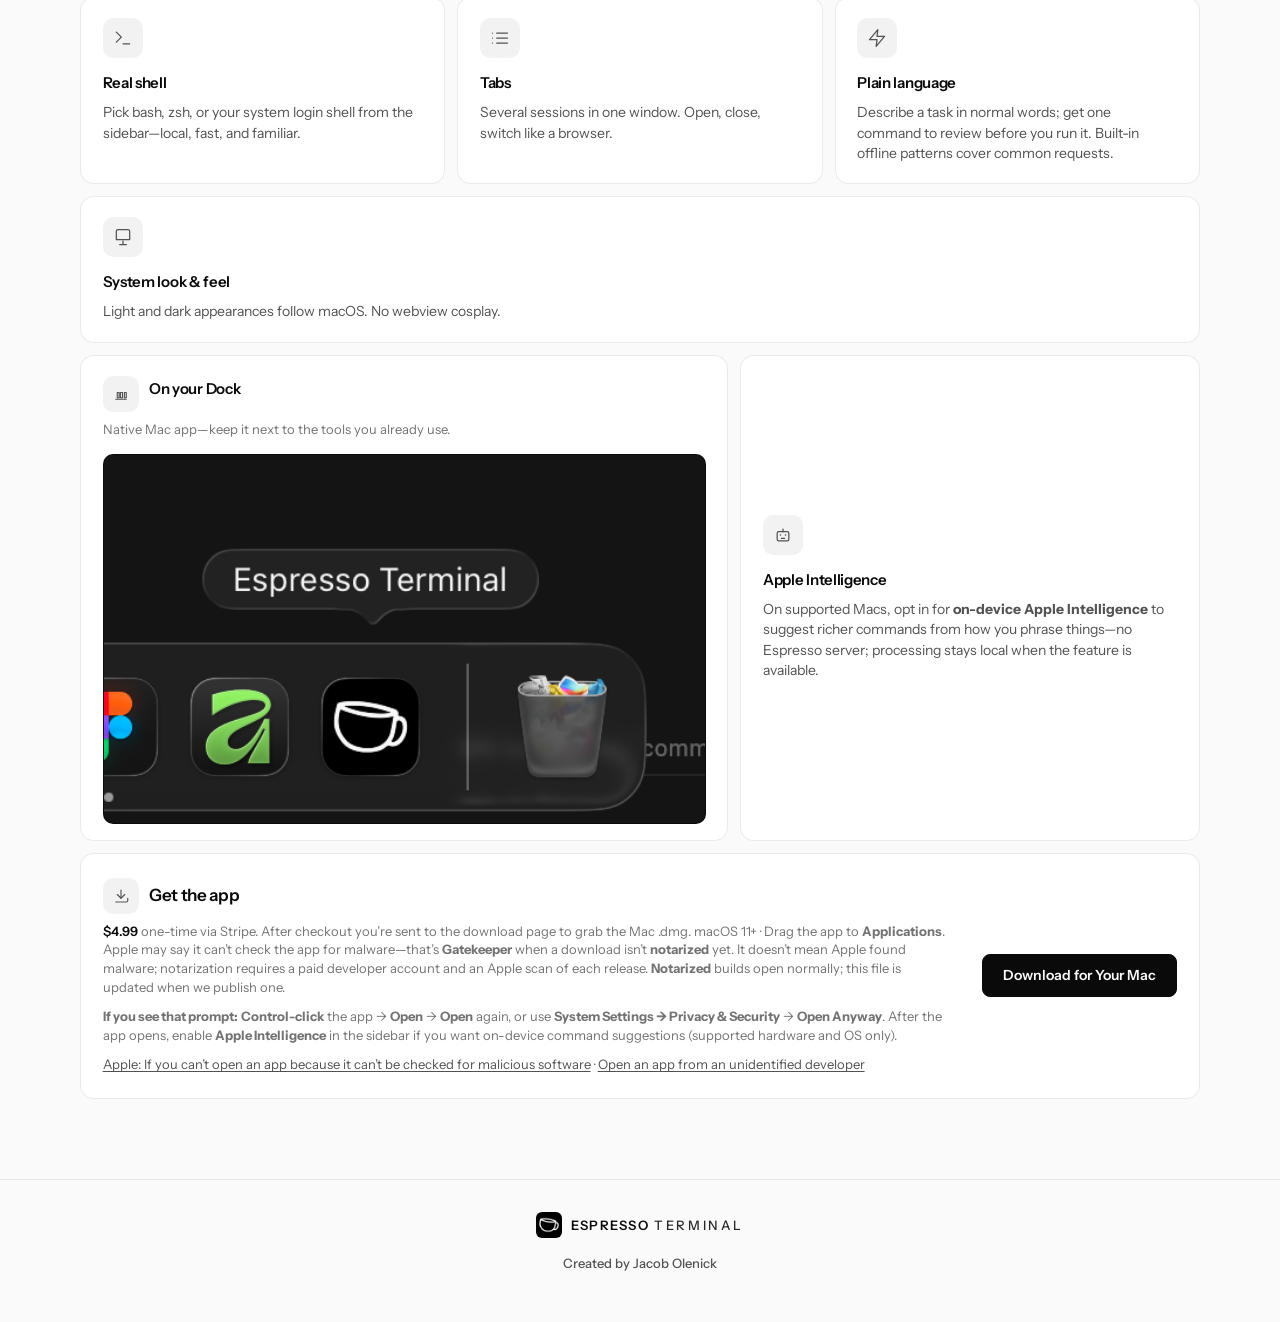
==== commit 19c36d24: "Site: Stripe checkout, Apple Intelligence bento, hero screenshots, CTA copy - Wire Stripe Payment Li" ====
--- a/index.html
+++ b/index.html
@@ -6,7 +6,7 @@
     <title>Espresso Terminal — Mac</title>
     <meta
       name="description"
-      content="Espresso Terminal for Mac — real shell (bash or zsh), tabs, and plain-language shortcuts—without the intimidation."
+      content="Espresso Terminal for Mac — real shell, tabs, plain language to commands, and optional on-device Apple Intelligence—without the intimidation."
     />
     <link rel="preconnect" href="https://fonts.googleapis.com" />
     <link rel="preconnect" href="https://fonts.gstatic.com" crossorigin />
@@ -37,7 +37,7 @@
           </span>
         </a>
         <nav class="site-nav" aria-label="Primary">
-          <a href="#download">Download</a>
+          <a href="#pricing">Buy</a>
         </nav>
       </div>
     </header>
@@ -48,14 +48,36 @@
           <h1 class="hero__headline">Terminal, without the intimidation.</h1>
           <p class="hero__sub">
             Native Mac app. Choose bash or zsh (or your login shell), tabs, and
-            plain-language shortcuts.
+            a plain-language bar that turns everyday wording into shell
+            commands.
           </p>
-          <a
-            class="btn btn--primary"
-            href="releases/espresso-mac.dmg"
-            download="EspressoTerminal-mac.dmg"
-            >Download for Mac</a
-          >
+          <div class="hero__ai" aria-label="Apple Intelligence">
+            <p class="hero__ai-label">Apple Intelligence</p>
+            <p class="hero__ai-text">
+              <strong>Optional on-device Apple Intelligence</strong> can suggest
+              commands after you opt in—supported Macs and OS versions only.
+              Offline hints are always there too; your phrasing stays on this
+              Mac.
+            </p>
+          </div>
+          <div id="pricing" class="hero__price">
+            <span class="hero__price-amount">$4.99</span>
+            <span class="hero__price-note">one-time · pay securely with Stripe</span>
+          </div>
+          <div class="hero__actions">
+            <a
+              class="btn btn--primary"
+              data-stripe-checkout
+              href="https://buy.stripe.com/00waEWgrl0plfdZdHW6wE03"
+              target="_blank"
+              rel="noopener noreferrer"
+              >Download for Your Mac</a
+            >
+          </div>
+          <p class="hero__purchase-hint">
+            After payment, Stripe sends you to the download page to grab the Mac
+            .dmg—no separate download button here.
+          </p>
         </div>
 
         <div class="hero-visual" id="preview">
@@ -140,7 +162,7 @@
                   src="images/hero-dark.png"
                   width="2360"
                   height="1520"
-                  alt="Espresso Terminal in dark mode, with shell picker in the sidebar."
+                  alt="Espresso Terminal in dark mode with sidebar: Plain language, Apple Intelligence, and shell options."
                 />
               </div>
               <div
@@ -156,7 +178,7 @@
                   src="images/hero-light.png"
                   width="2360"
                   height="1520"
-                  alt="Espresso Terminal in light mode, with shell picker in the sidebar."
+                  alt="Espresso Terminal in light mode with sidebar: Plain language, Apple Intelligence, and shell options."
                 />
               </div>
             </div>
@@ -223,9 +245,28 @@
                 />
               </svg>
             </div>
-            <h3 class="bento__card-title">Shortcuts</h3>
+            <h3 class="bento__card-title">Plain language</h3>
             <p class="bento__card-text">
-              Plain-language actions paste the command—learn at your pace.
+              Describe a task in normal words; get one command to review before
+              you run it. Built-in offline patterns cover common requests.
+            </p>
+          </article>
+          <article class="bento__card bento__card--span-12 bento__card--accent">
+            <div class="bento__card-icon" aria-hidden="true">
+              <svg class="icon" viewBox="0 0 24 24">
+                <path
+                  fill="none"
+                  stroke="currentColor"
+                  stroke-width="1.5"
+                  stroke-linecap="round"
+                  stroke-linejoin="round"
+                  d="M8 21h8M12 17v4M4 5a2 2 0 0 1 2-2h12a2 2 0 0 1 2 2v10H4V5z"
+                />
+              </svg>
+            </div>
+            <h3 class="bento__card-title">System look &amp; feel</h3>
+            <p class="bento__card-text">
+              Light and dark appearances follow macOS. No webview cosplay.
             </p>
           </article>
           <article class="bento__card bento__card--dock bento__card--span-7">
@@ -259,22 +300,35 @@
               />
             </div>
           </article>
-          <article class="bento__card bento__card--span-5 bento__card--accent">
+          <article class="bento__card bento__card--span-5 bento__card--accent bento__card--ai">
             <div class="bento__card-icon" aria-hidden="true">
-              <svg class="icon" viewBox="0 0 24 24">
+              <svg class="icon icon--ai" viewBox="0 0 24 24">
+                <rect
+                  x="5"
+                  y="8"
+                  width="14"
+                  height="11"
+                  rx="2"
+                  fill="none"
+                  stroke="currentColor"
+                  stroke-width="1.5"
+                />
                 <path
                   fill="none"
                   stroke="currentColor"
                   stroke-width="1.5"
                   stroke-linecap="round"
-                  stroke-linejoin="round"
-                  d="M8 21h8M12 17v4M4 5a2 2 0 0 1 2-2h12a2 2 0 0 1 2 2v10H4V5z"
-                />
+                  d="M12 5v3M10 16h4"
+                />
+                <circle cx="9" cy="12" r="1" fill="currentColor" />
+                <circle cx="15" cy="12" r="1" fill="currentColor" />
               </svg>
             </div>
-            <h3 class="bento__card-title">System look &amp; feel</h3>
+            <h3 class="bento__card-title">Apple Intelligence</h3>
             <p class="bento__card-text">
-              Light and dark appearances follow macOS. No webview cosplay.
+              On supported Macs, opt in for <strong>on-device Apple Intelligence</strong>
+              to suggest richer commands from how you phrase things—no Espresso
+              server; processing stays local when the feature is available.
             </p>
           </article>
           <article class="bento__card bento__card--span-12 bento__card--cta" id="download">
@@ -309,10 +363,13 @@
                       />
                     </svg>
                   </div>
-                  <h3 class="bento__card-title bento__cta-title">Download</h3>
+                  <h3 class="bento__card-title bento__cta-title">Get the app</h3>
                 </div>
                 <p class="bento__card-text bento__card-text--dim">
-                  macOS 11+ · Drag the app to <strong>Applications</strong>.
+                  <span class="bento__price-tag">$4.99</span> one-time via
+                  Stripe. After checkout you’re sent to the download page to
+                  grab the Mac .dmg. macOS 11+ · Drag the app to
+                  <strong>Applications</strong>.
                   Apple may say it can’t check the app for malware—that’s
                   <strong>Gatekeeper</strong> when a download isn’t
                   <strong>notarized</strong> yet. It doesn’t mean Apple found
@@ -325,7 +382,10 @@
                   <strong>Control-click</strong> the app → <strong>Open</strong>
                   → <strong>Open</strong> again, or use
                   <strong>System Settings → Privacy &amp; Security</strong> →
-                  <strong>Open Anyway</strong>.
+                  <strong>Open Anyway</strong>. After the app opens, enable
+                  <strong>Apple Intelligence</strong> in the sidebar if you want
+                  on-device command suggestions (supported hardware and OS
+                  only).
                 </p>
                 <p class="bento__card-text bento__card-text--dim bento__card-text--link">
                   <a
@@ -346,12 +406,16 @@
                   >
                 </p>
               </div>
-              <a
-                class="btn btn--secondary bento__cta-btn"
-                href="releases/espresso-mac.dmg"
-                download="EspressoTerminal-mac.dmg"
-                >Download .dmg</a
-              >
+              <div class="bento__cta-actions">
+                <a
+                  class="btn btn--primary bento__cta-btn"
+                  data-stripe-checkout
+                  href="https://buy.stripe.com/00waEWgrl0plfdZdHW6wE03"
+                  target="_blank"
+                  rel="noopener noreferrer"
+                  >Download for Your Mac</a
+                >
+              </div>
             </div>
           </article>
         </div>
@@ -386,6 +450,8 @@
       </div>
     </footer>
 
+    <script src="stripe-config.js"></script>
+    <script src="stripe-checkout.js"></script>
     <script>
       (function () {
         var tabs = document.querySelectorAll('.hero-preview__tab');
--- a/site.css
+++ b/site.css
@@ -139,6 +139,12 @@
   gap: 0.55rem;
 }
 
+.site-nav {
+  display: flex;
+  align-items: center;
+  gap: 1.15rem;
+}
+
 .site-nav a {
   font-size: 0.875rem;
   font-weight: 500;
@@ -171,10 +177,39 @@
 }
 
 .hero__sub {
-  margin: 0 0 1.5rem;
+  margin: 0 0 1rem;
   font-size: 1.0625rem;
   color: var(--text-dim);
   line-height: 1.45;
+}
+
+.hero__ai {
+  margin: 0 0 1.25rem;
+  padding: 0.65rem 0.85rem;
+  border-radius: 12px;
+  border: 1px solid var(--line-strong);
+  background: color-mix(in srgb, var(--text) 3%, var(--surface));
+}
+
+.hero__ai-label {
+  margin: 0 0 0.35rem;
+  font-size: 0.6875rem;
+  font-weight: 600;
+  letter-spacing: 0.1em;
+  text-transform: uppercase;
+  color: var(--text-muted);
+}
+
+.hero__ai-text {
+  margin: 0;
+  font-size: 0.875rem;
+  line-height: 1.45;
+  color: var(--text-dim);
+}
+
+.hero__ai-text strong {
+  color: var(--text);
+  font-weight: 600;
 }
 
 .hero__price {
@@ -195,6 +230,25 @@
 .hero__price-note {
   font-size: 0.875rem;
   font-weight: 500;
+  color: var(--text-muted);
+}
+
+.hero__actions {
+  display: flex;
+  flex-wrap: wrap;
+  align-items: center;
+  gap: 0.65rem 0.75rem;
+  margin-bottom: 0.75rem;
+}
+
+.hero__actions .btn {
+  min-width: 12.5rem;
+}
+
+.hero__purchase-hint {
+  margin: 0;
+  font-size: 0.8125rem;
+  line-height: 1.45;
   color: var(--text-muted);
 }
 
@@ -526,12 +580,20 @@
 }
 
 @media (min-width: 768px) {
+  .bento__card--span-3 {
+    grid-column: span 3;
+  }
+
   .bento__card--span-4 {
     grid-column: span 4;
   }
 
   .bento__card--span-5 {
     grid-column: span 5;
+  }
+
+  .bento__card--span-6 {
+    grid-column: span 6;
   }
 
   .bento__card--span-7 {
@@ -606,6 +668,21 @@
   flex-shrink: 0;
 }
 
+.bento__cta-actions {
+  display: flex;
+  flex-direction: column;
+  gap: 0.5rem;
+  flex-shrink: 0;
+  align-items: stretch;
+  min-width: 11rem;
+}
+
+@media (min-width: 640px) {
+  .bento__cta-actions {
+    align-items: flex-end;
+  }
+}
+
 .bento__card-text--link {
   margin-top: 0.65rem;
 }
@@ -666,6 +743,9 @@
   border-radius: 16px;
   border: 1px solid var(--line);
   background: var(--surface);
+  display: flex;
+  flex-direction: column;
+  align-items: stretch;
 }
 
 .download-title {
@@ -696,6 +776,11 @@
 }
 
 .download-btn {
+  margin-bottom: 0.5rem;
+  text-align: center;
+}
+
+.download-card > .download-btn:last-of-type {
   margin-bottom: 1.25rem;
 }
 
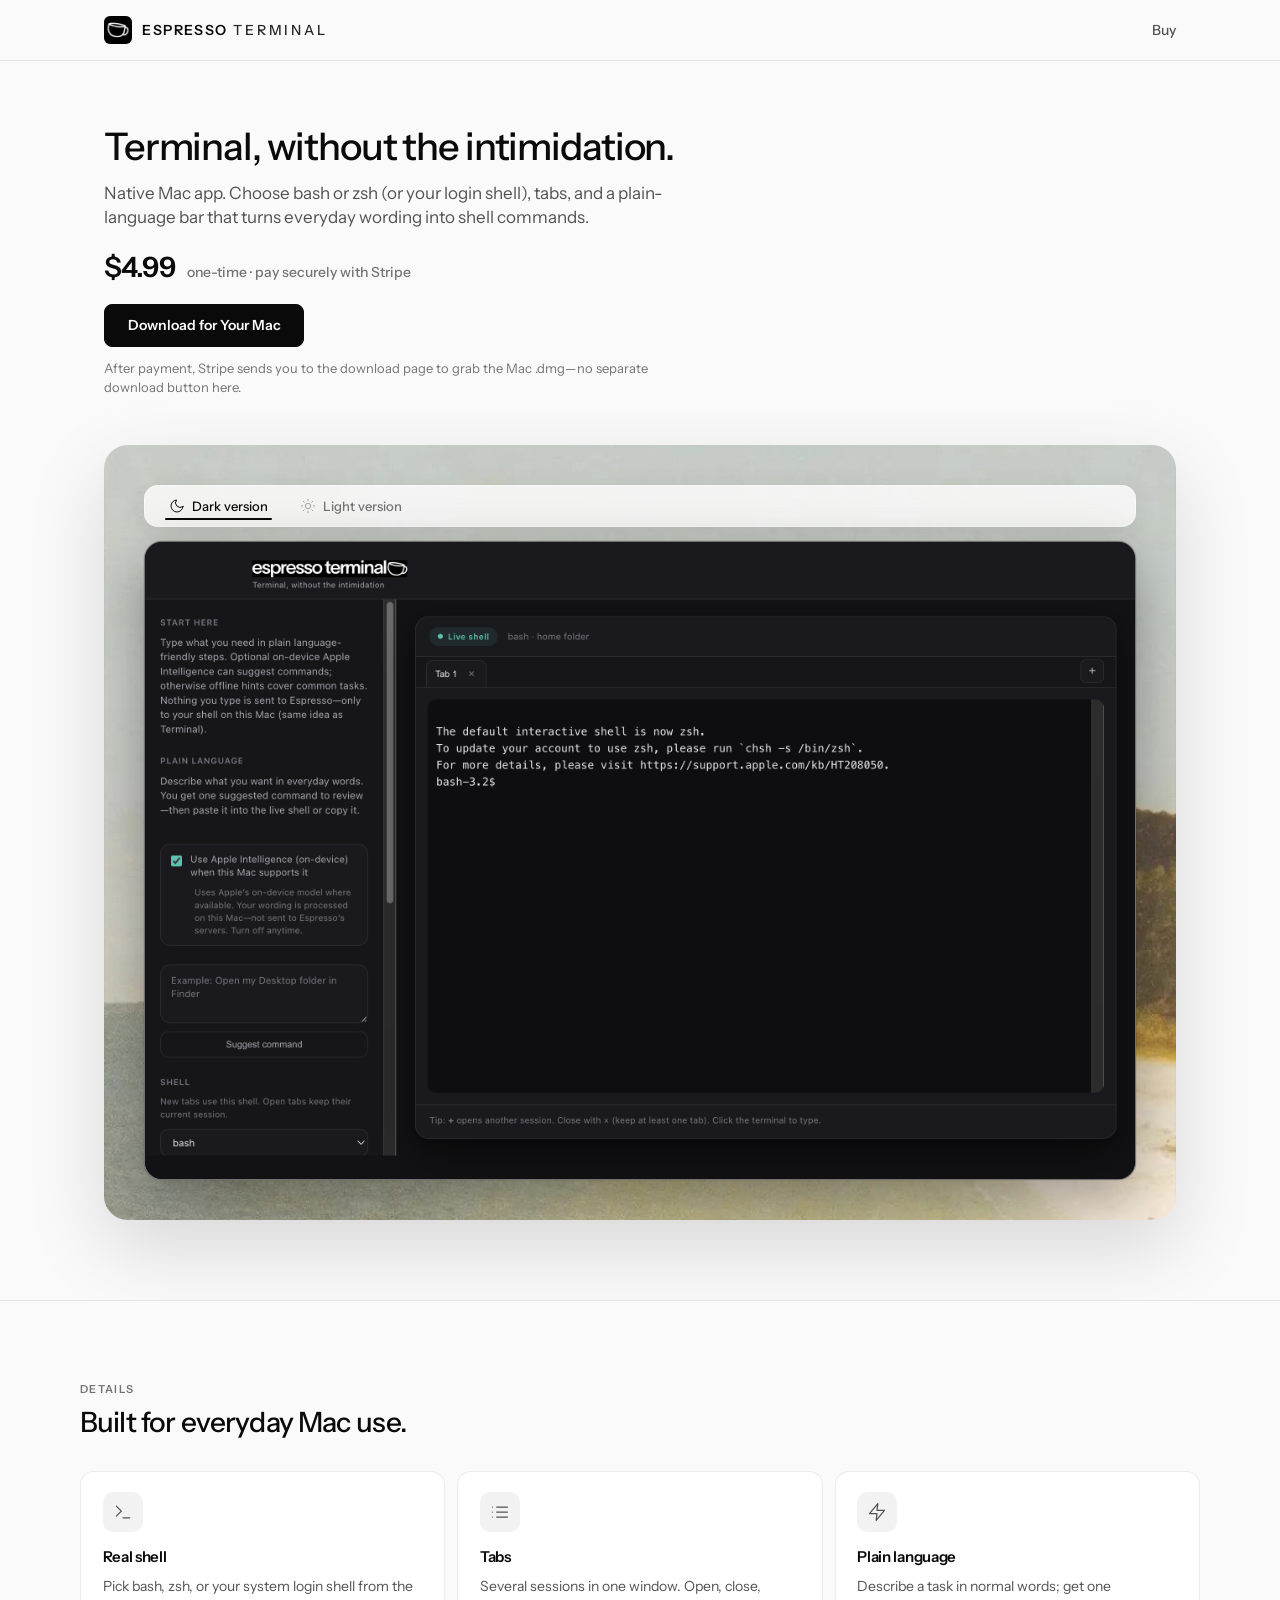
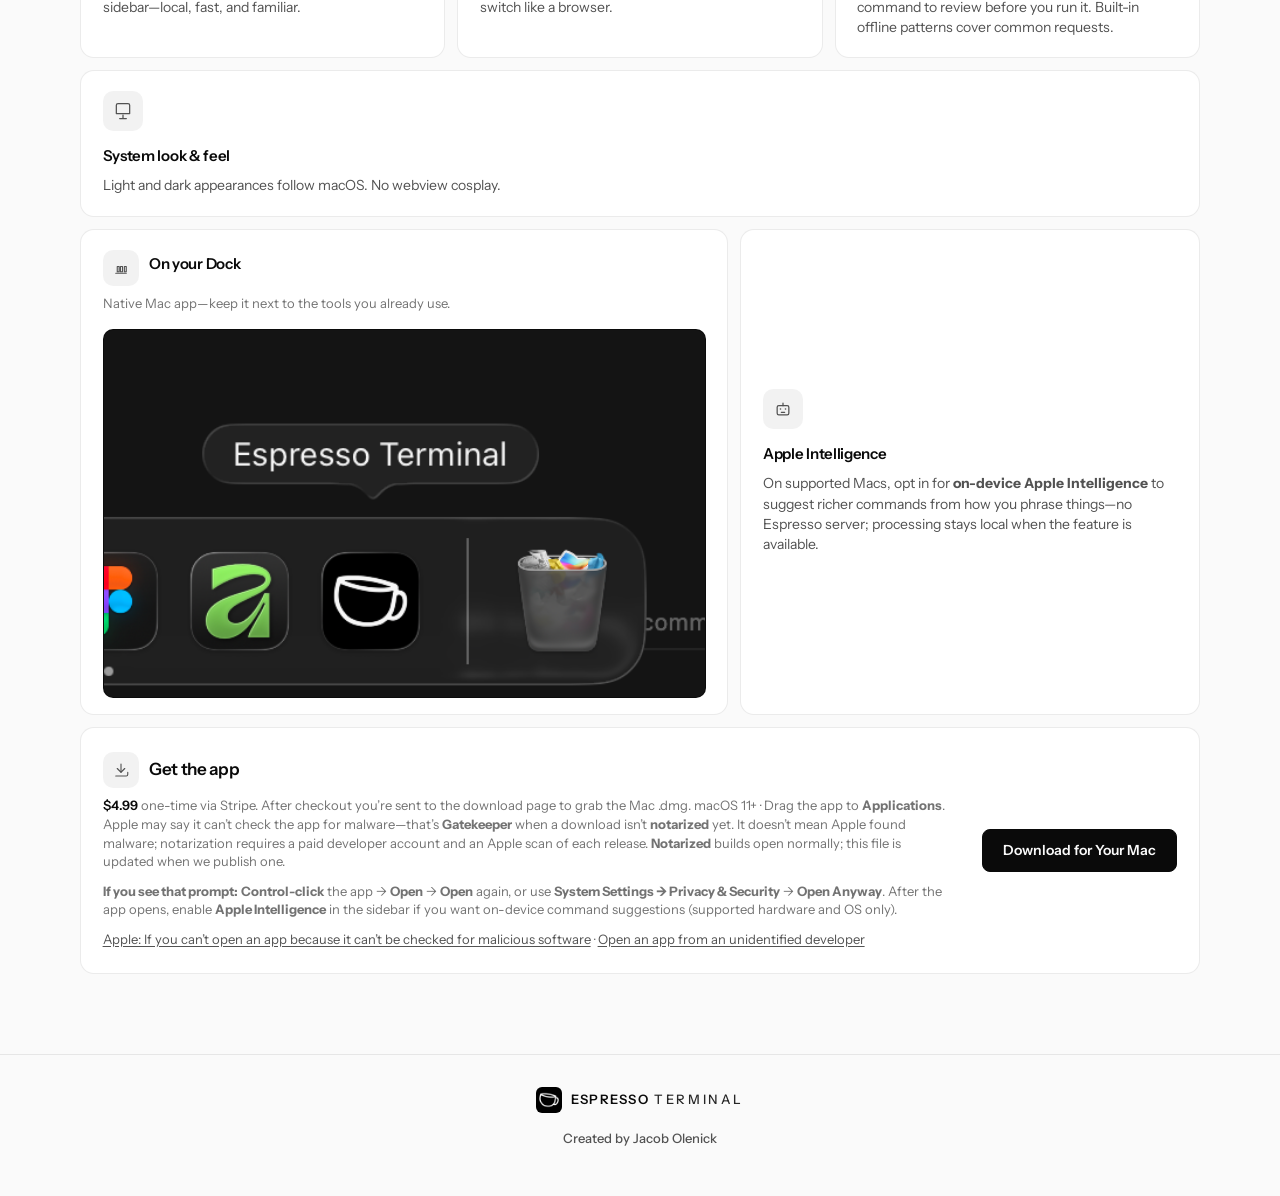
==== commit 7fd2955d: "Remove Apple Intelligence callout above hero pricing Made-with: Cursor" ====
--- a/index.html
+++ b/index.html
@@ -51,15 +51,6 @@
             a plain-language bar that turns everyday wording into shell
             commands.
           </p>
-          <div class="hero__ai" aria-label="Apple Intelligence">
-            <p class="hero__ai-label">Apple Intelligence</p>
-            <p class="hero__ai-text">
-              <strong>Optional on-device Apple Intelligence</strong> can suggest
-              commands after you opt in—supported Macs and OS versions only.
-              Offline hints are always there too; your phrasing stays on this
-              Mac.
-            </p>
-          </div>
           <div id="pricing" class="hero__price">
             <span class="hero__price-amount">$4.99</span>
             <span class="hero__price-note">one-time · pay securely with Stripe</span>
--- a/site.css
+++ b/site.css
@@ -181,35 +181,6 @@
   font-size: 1.0625rem;
   color: var(--text-dim);
   line-height: 1.45;
-}
-
-.hero__ai {
-  margin: 0 0 1.25rem;
-  padding: 0.65rem 0.85rem;
-  border-radius: 12px;
-  border: 1px solid var(--line-strong);
-  background: color-mix(in srgb, var(--text) 3%, var(--surface));
-}
-
-.hero__ai-label {
-  margin: 0 0 0.35rem;
-  font-size: 0.6875rem;
-  font-weight: 600;
-  letter-spacing: 0.1em;
-  text-transform: uppercase;
-  color: var(--text-muted);
-}
-
-.hero__ai-text {
-  margin: 0;
-  font-size: 0.875rem;
-  line-height: 1.45;
-  color: var(--text-dim);
-}
-
-.hero__ai-text strong {
-  color: var(--text);
-  font-weight: 600;
 }
 
 .hero__price {
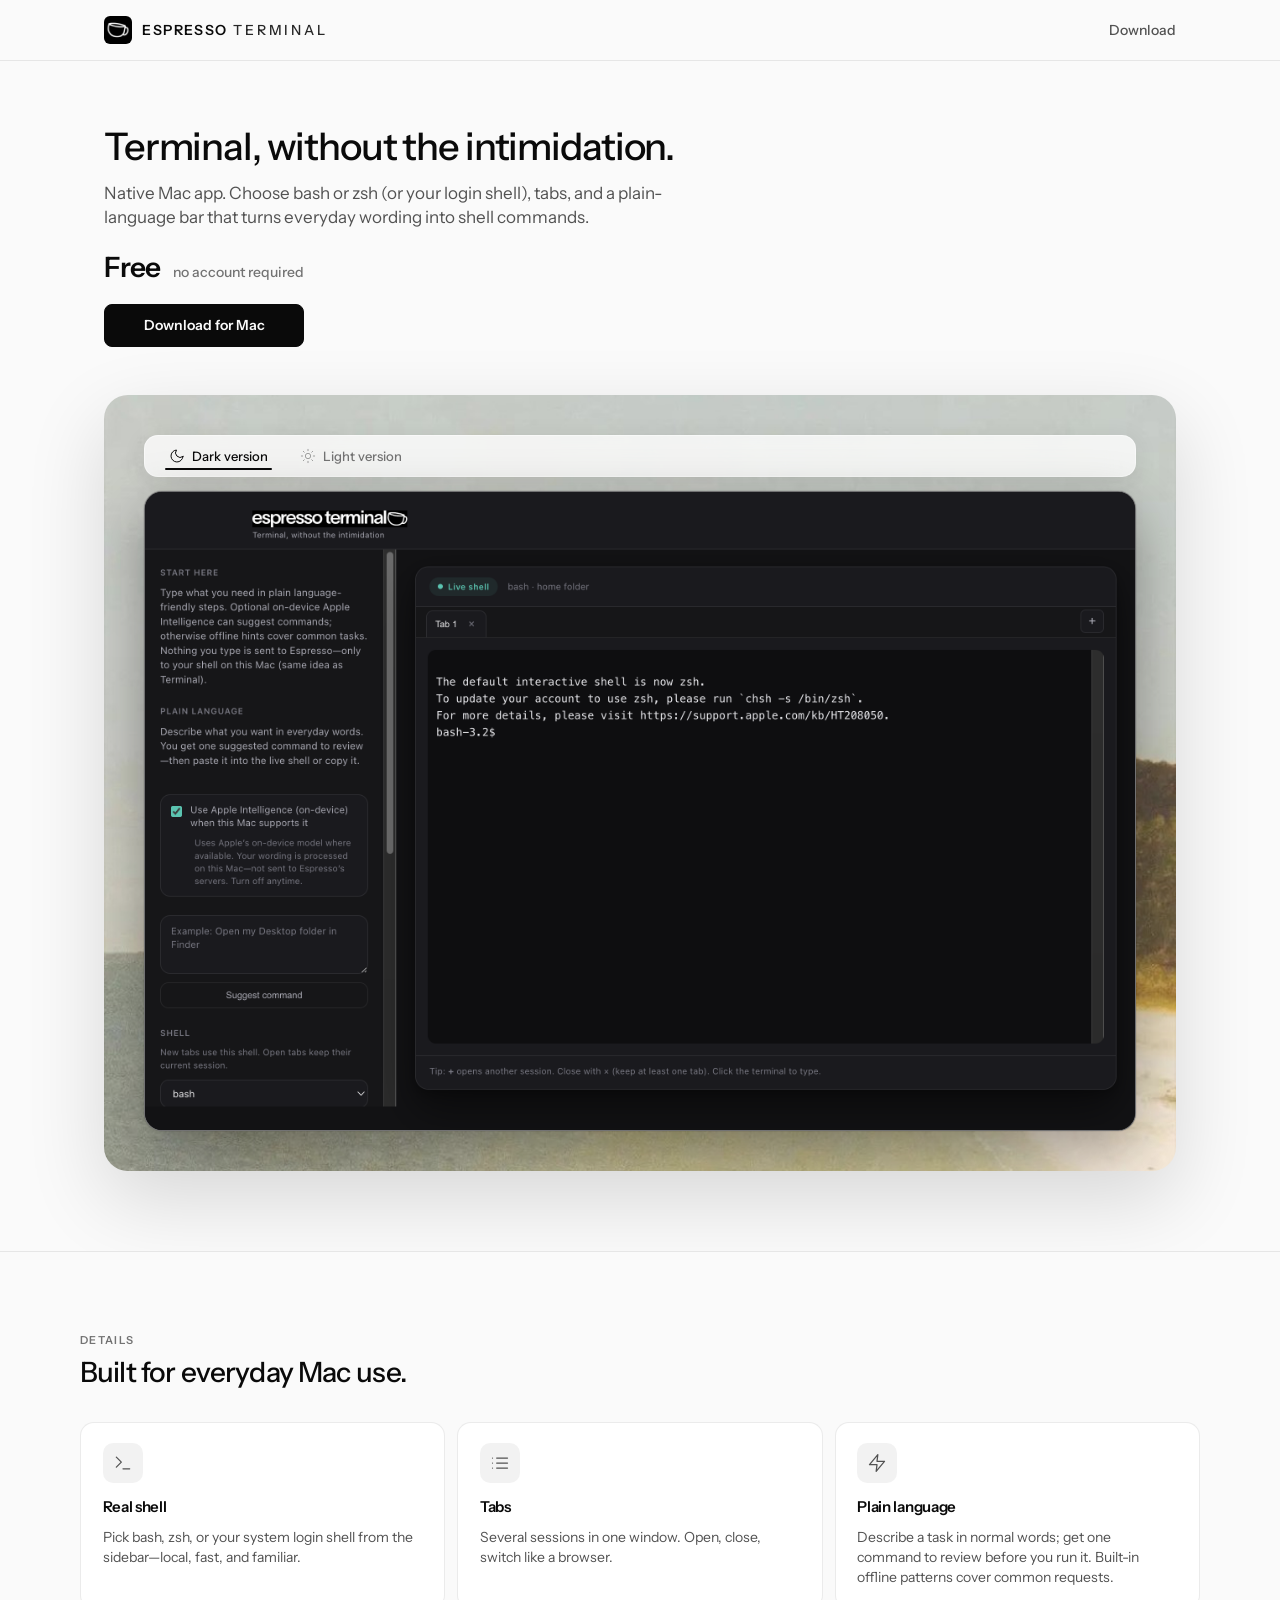
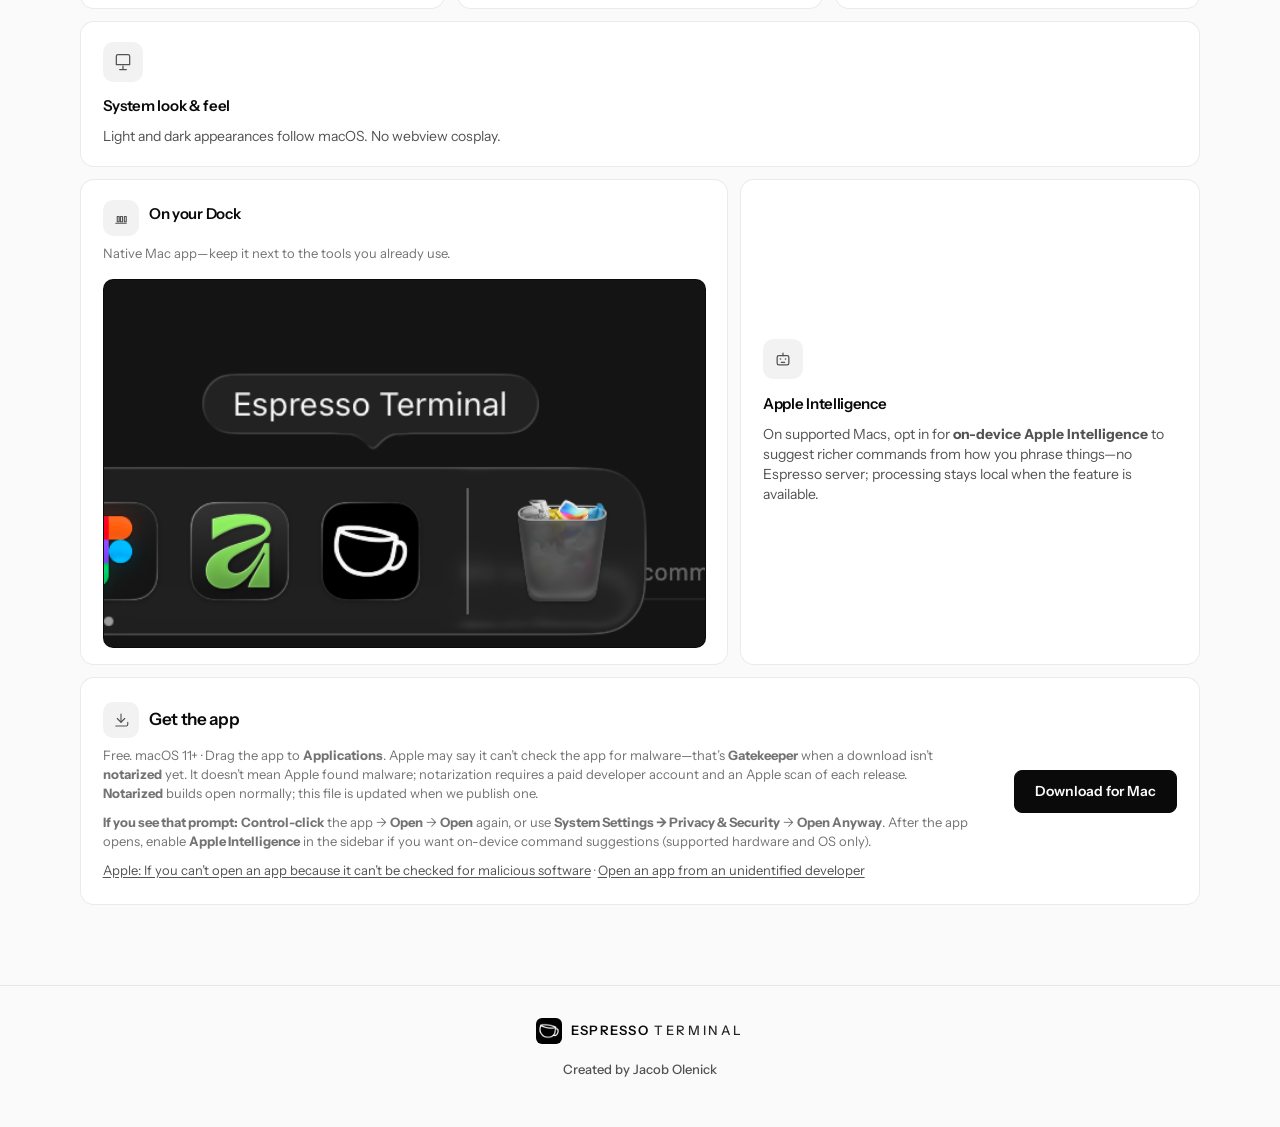
==== commit 8ce1eb49: "Make Espresso Terminal free — remove Stripe payment flow, add direct .dmg download - Replace $4.99 p" ====
--- a/index.html
+++ b/index.html
@@ -37,7 +37,7 @@
           </span>
         </a>
         <nav class="site-nav" aria-label="Primary">
-          <a href="#pricing">Buy</a>
+          <a href="#download">Download</a>
         </nav>
       </div>
     </header>
@@ -52,23 +52,17 @@
             commands.
           </p>
           <div id="pricing" class="hero__price">
-            <span class="hero__price-amount">$4.99</span>
-            <span class="hero__price-note">one-time · pay securely with Stripe</span>
+            <span class="hero__price-amount">Free</span>
+            <span class="hero__price-note">no account required</span>
           </div>
           <div class="hero__actions">
             <a
               class="btn btn--primary"
-              data-stripe-checkout
-              href="https://buy.stripe.com/00waEWgrl0plfdZdHW6wE03"
-              target="_blank"
-              rel="noopener noreferrer"
-              >Download for Your Mac</a
+              href="releases/espresso-mac.dmg"
+              download="EspressoTerminal-mac.dmg"
+              >Download for Mac</a
             >
           </div>
-          <p class="hero__purchase-hint">
-            After payment, Stripe sends you to the download page to grab the Mac
-            .dmg—no separate download button here.
-          </p>
         </div>
 
         <div class="hero-visual" id="preview">
@@ -357,9 +351,7 @@
                   <h3 class="bento__card-title bento__cta-title">Get the app</h3>
                 </div>
                 <p class="bento__card-text bento__card-text--dim">
-                  <span class="bento__price-tag">$4.99</span> one-time via
-                  Stripe. After checkout you’re sent to the download page to
-                  grab the Mac .dmg. macOS 11+ · Drag the app to
+                  Free. macOS 11+ · Drag the app to
                   <strong>Applications</strong>.
                   Apple may say it can’t check the app for malware—that’s
                   <strong>Gatekeeper</strong> when a download isn’t
@@ -400,11 +392,9 @@
               <div class="bento__cta-actions">
                 <a
                   class="btn btn--primary bento__cta-btn"
-                  data-stripe-checkout
-                  href="https://buy.stripe.com/00waEWgrl0plfdZdHW6wE03"
-                  target="_blank"
-                  rel="noopener noreferrer"
-                  >Download for Your Mac</a
+                  href="releases/espresso-mac.dmg"
+                  download="EspressoTerminal-mac.dmg"
+                  >Download for Mac</a
                 >
               </div>
             </div>
@@ -441,8 +431,6 @@
       </div>
     </footer>
 
-    <script src="stripe-config.js"></script>
-    <script src="stripe-checkout.js"></script>
     <script>
       (function () {
         var tabs = document.querySelectorAll('.hero-preview__tab');
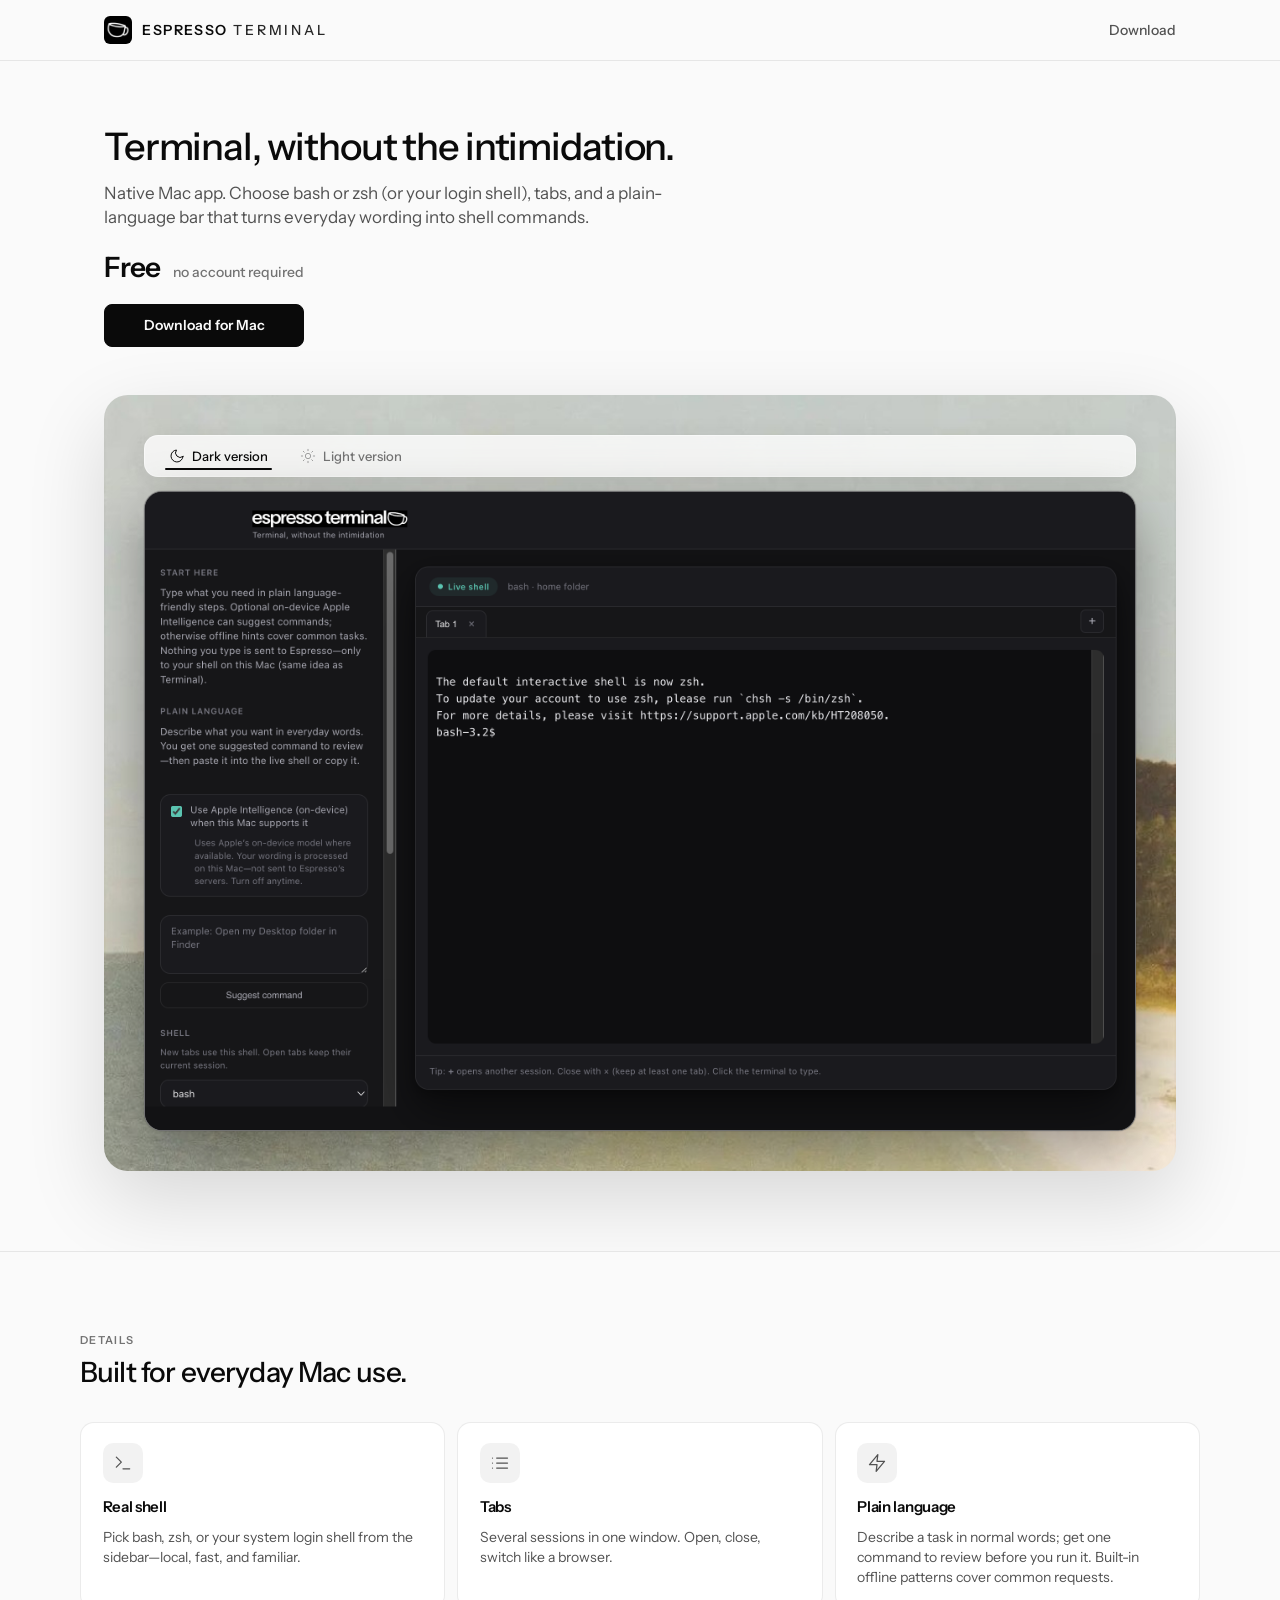
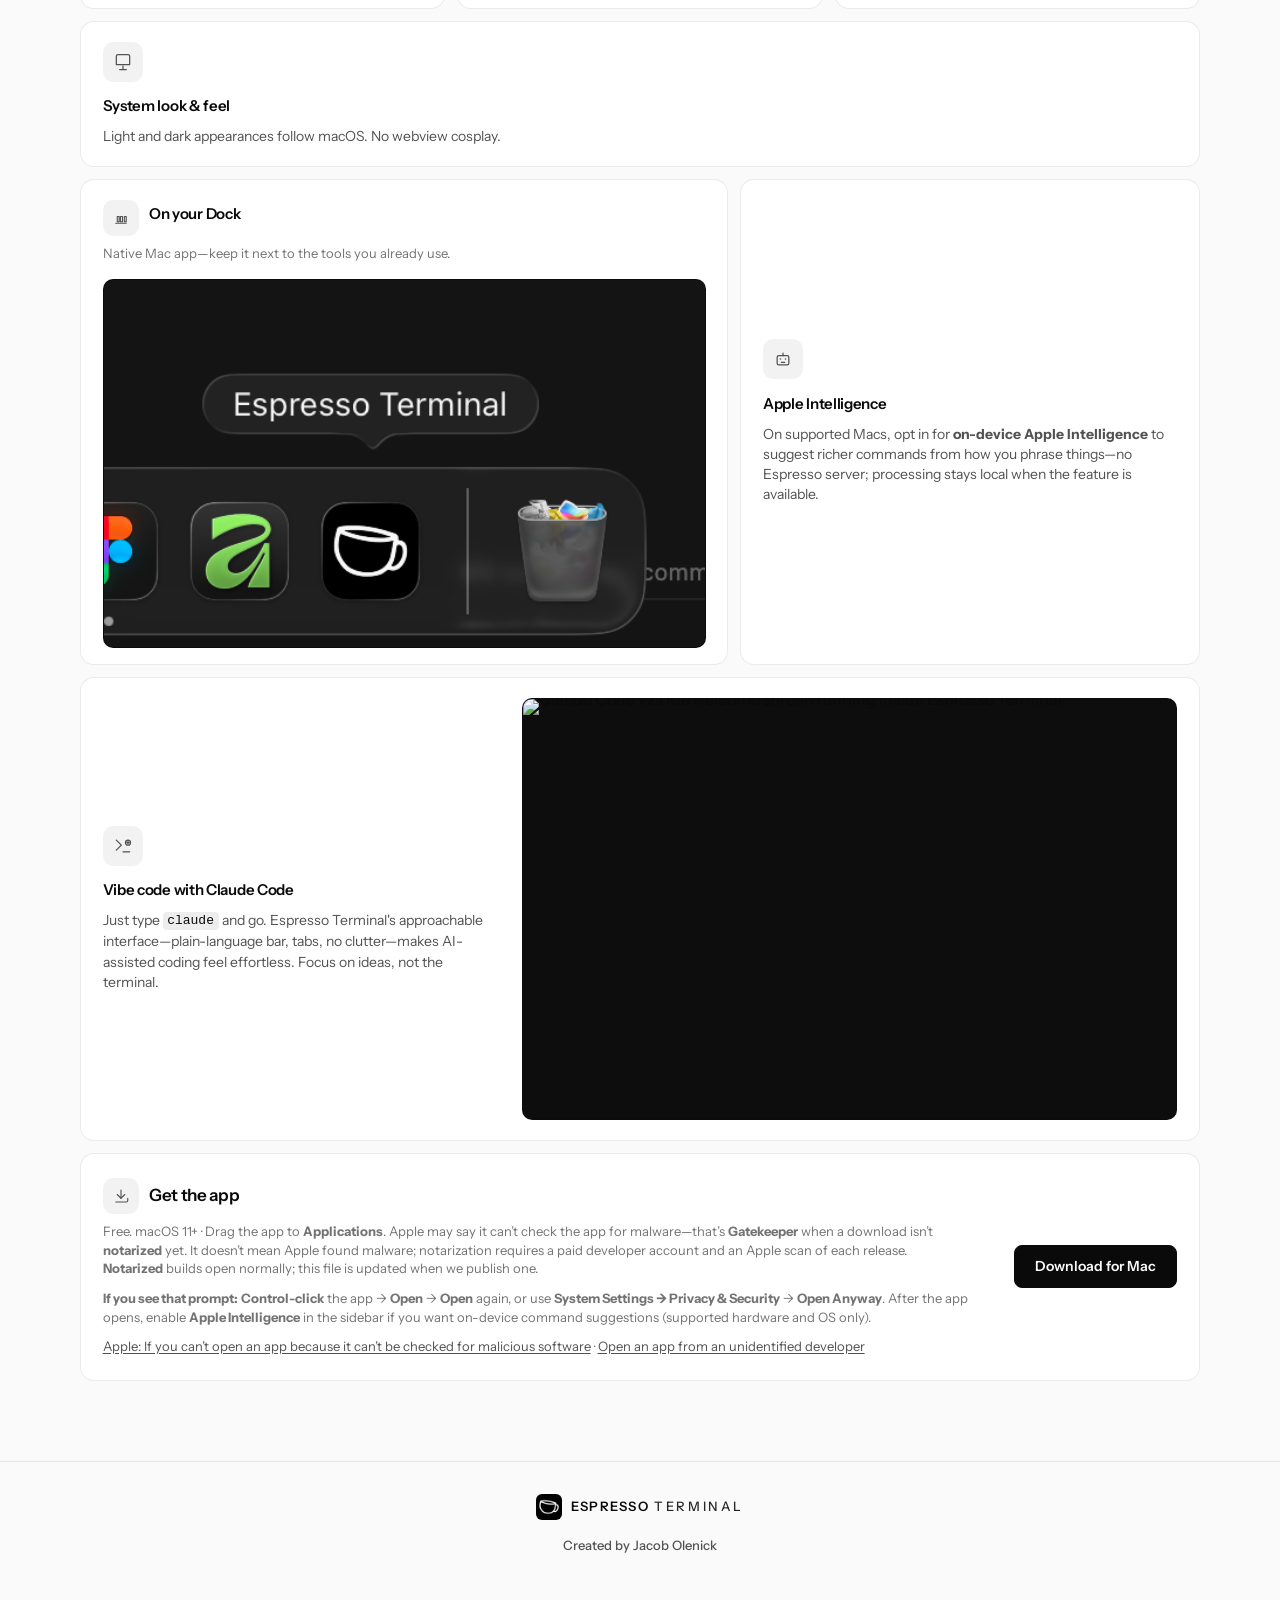
==== commit d5b9c448: "Add Claude Code vibe coding bento card Adds a full-width bento grid card showcasing Espresso Termina" ====
--- a/index.html
+++ b/index.html
@@ -316,6 +316,40 @@
               server; processing stays local when the feature is available.
             </p>
           </article>
+          <article class="bento__card bento__card--span-12 bento__card--vibe">
+            <div class="bento__vibe-copy">
+              <div class="bento__card-icon" aria-hidden="true">
+                <svg class="icon" viewBox="0 0 24 24">
+                  <path
+                    fill="none"
+                    stroke="currentColor"
+                    stroke-width="1.5"
+                    stroke-linecap="round"
+                    stroke-linejoin="round"
+                    d="M4 17l6-6-6-6M12 19h8"
+                  />
+                  <circle cx="18" cy="8" r="3" fill="none" stroke="currentColor" stroke-width="1.5" />
+                  <path fill="none" stroke="currentColor" stroke-width="1.5" stroke-linecap="round" d="M18 6.5v3M16.5 8h3" />
+                </svg>
+              </div>
+              <h3 class="bento__card-title">Vibe code with Claude Code</h3>
+              <p class="bento__card-text">
+                Just type <code class="bento__inline-code">claude</code> and go. Espresso
+                Terminal's approachable interface—plain-language bar, tabs, no clutter—makes
+                AI-assisted coding feel effortless. Focus on ideas, not the terminal.
+              </p>
+            </div>
+            <div class="bento__vibe-frame">
+              <img
+                class="bento__vibe-img"
+                src="images/bento-claude.png"
+                width="1340"
+                height="860"
+                alt="Claude Code v2.1.108 welcome screen running inside Espresso Terminal."
+              />
+            </div>
+          </article>
+
           <article class="bento__card bento__card--span-12 bento__card--cta" id="download">
             <div class="bento__cta-inner">
               <div class="bento__cta-copy">
--- a/site.css
+++ b/site.css
@@ -654,6 +654,53 @@
   }
 }
 
+.bento__card--vibe {
+  display: flex;
+  flex-direction: column;
+  gap: 1.25rem;
+}
+
+@media (min-width: 768px) {
+  .bento__card--vibe {
+    flex-direction: row;
+    align-items: center;
+    gap: 2rem;
+  }
+
+  .bento__vibe-copy {
+    flex: 0 0 36%;
+  }
+
+  .bento__vibe-frame {
+    flex: 1;
+    min-width: 0;
+  }
+}
+
+.bento__vibe-frame {
+  border-radius: 10px;
+  overflow: hidden;
+  border: 1px solid var(--line-strong);
+  background: #0d0d0d;
+  line-height: 0;
+}
+
+.bento__vibe-img {
+  display: block;
+  width: 100%;
+  height: auto;
+  vertical-align: middle;
+}
+
+.bento__inline-code {
+  font-family: ui-monospace, SFMono-Regular, Menlo, Monaco, Consolas, monospace;
+  font-size: 0.8125rem;
+  padding: 0.1em 0.35em;
+  border-radius: 4px;
+  background: color-mix(in srgb, var(--text) 7%, transparent);
+  color: var(--text);
+}
+
 .bento__card-text--link {
   margin-top: 0.65rem;
 }
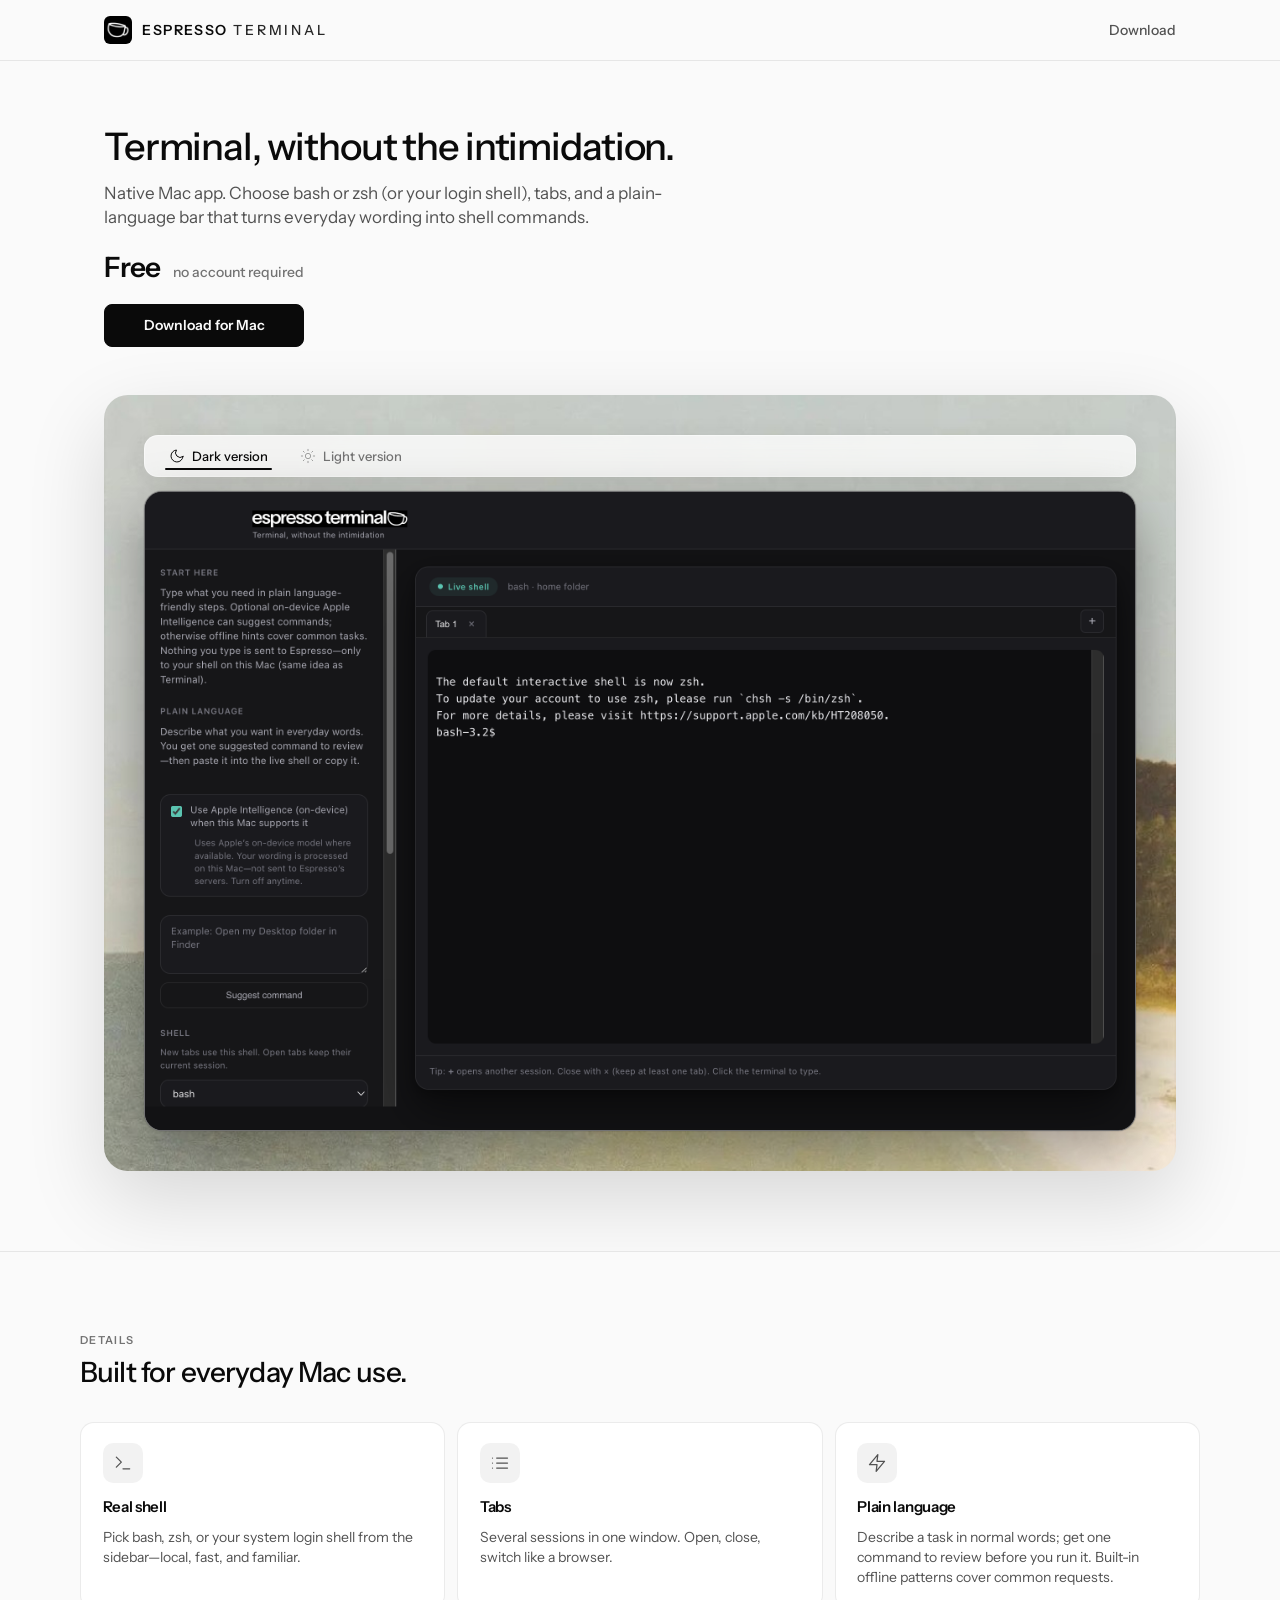
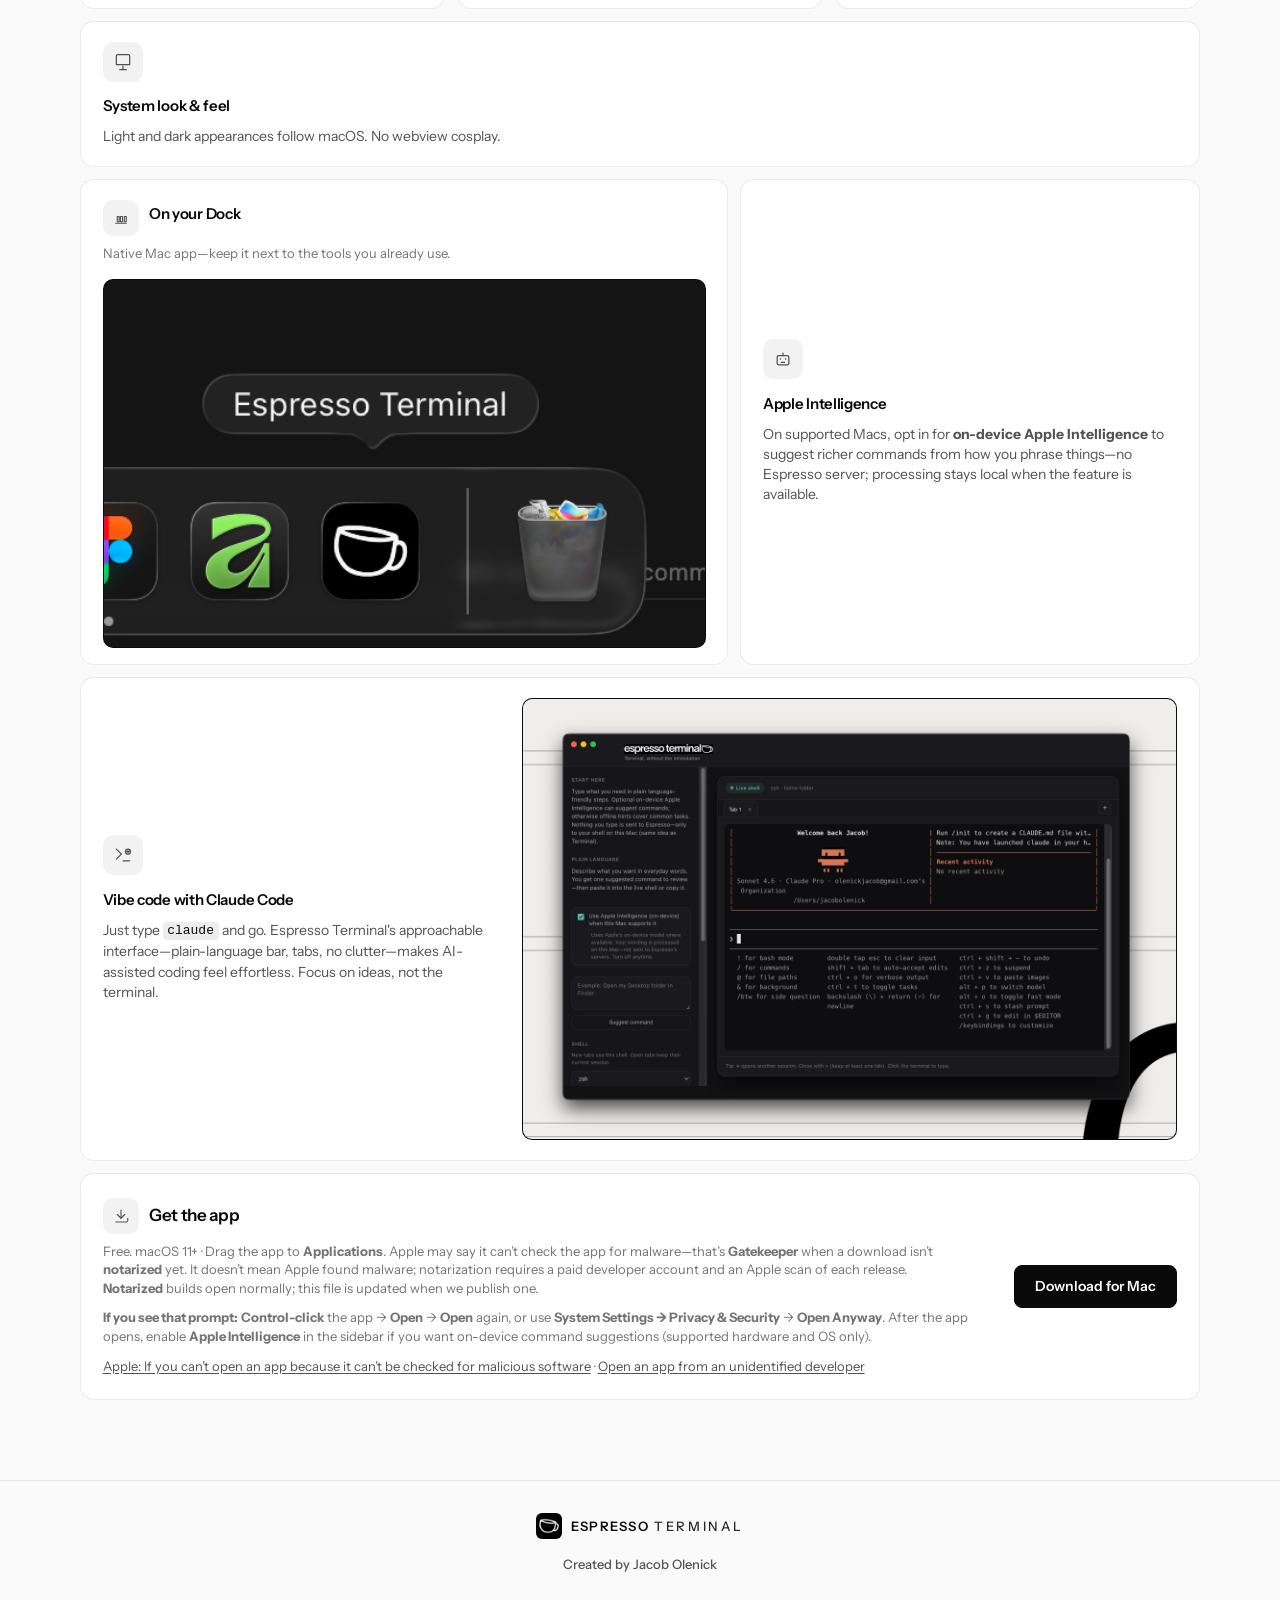
==== commit d0a8ec23: "Update download CTAs to Gumroad checkout link. Route all download buttons and post-payment redirect " ====
--- a/index.html
+++ b/index.html
@@ -58,8 +58,7 @@
           <div class="hero__actions">
             <a
               class="btn btn--primary"
-              href="releases/espresso-mac.dmg"
-              download="EspressoTerminal-mac.dmg"
+              href="https://jacobolenick1.gumroad.com/l/iqaoow"
               >Download for Mac</a
             >
           </div>
@@ -426,8 +425,7 @@
               <div class="bento__cta-actions">
                 <a
                   class="btn btn--primary bento__cta-btn"
-                  href="releases/espresso-mac.dmg"
-                  download="EspressoTerminal-mac.dmg"
+                  href="https://jacobolenick1.gumroad.com/l/iqaoow"
                   >Download for Mac</a
                 >
               </div>
